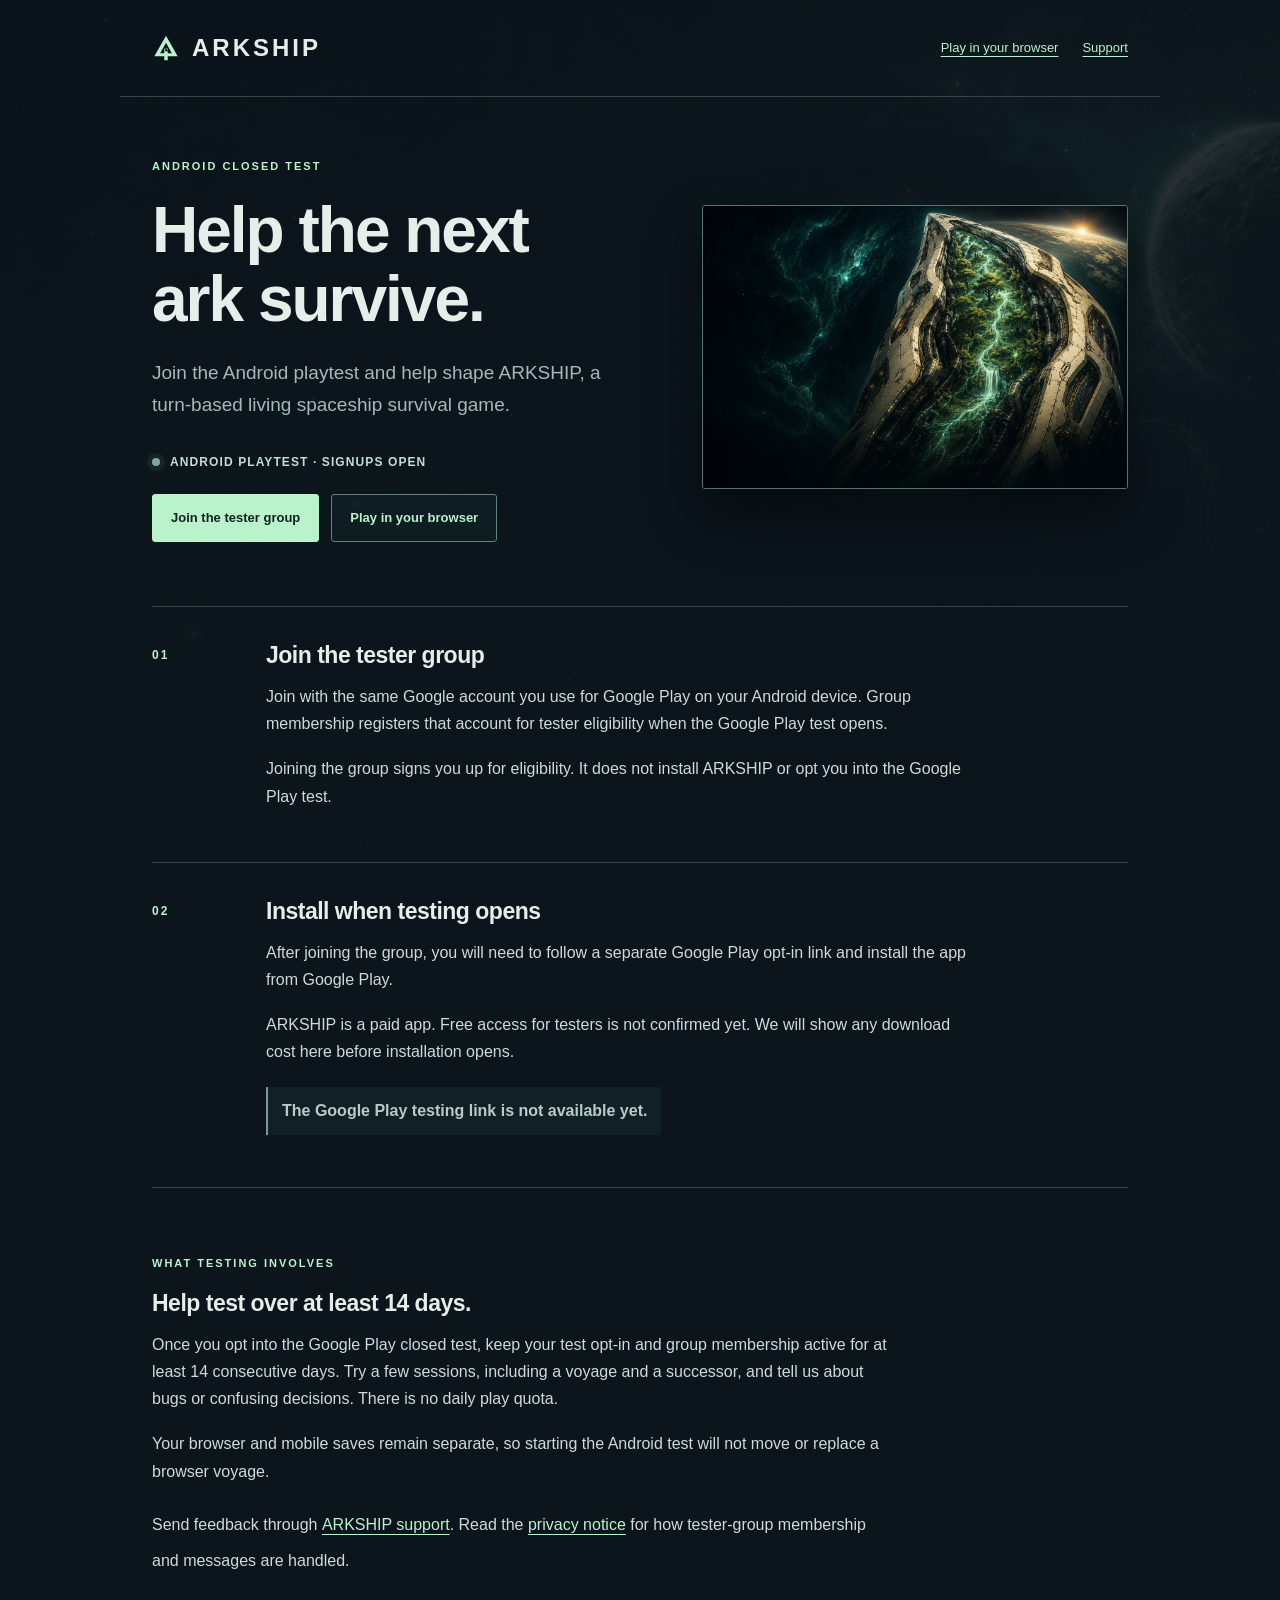
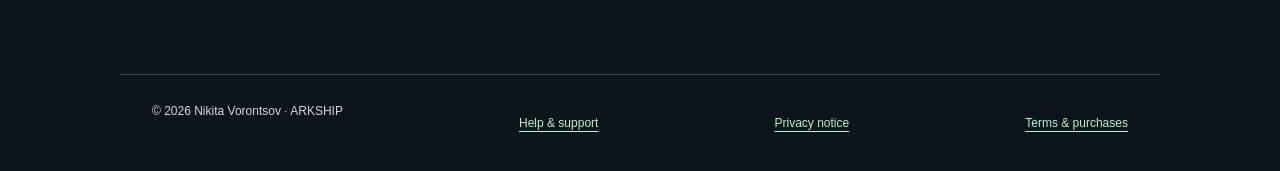
==== android-playtest.html @ 7ceffd5f "Open Android tester group recruitment" ====
<!doctype html>
<html lang="en-GB">
<head>
  <meta charset="utf-8">
  <meta name="viewport" content="width=device-width, initial-scale=1, viewport-fit=cover">
  <meta name="theme-color" content="#0b151b">
  <title>ARKSHIP Android playtest · Signups open</title>
  <meta name="description" content="Join the ARKSHIP Android tester group and help shape the turn-based living spaceship survival game when Google Play testing opens.">
  <link rel="canonical" href="https://jamiecole.page/arkship/android-playtest.html">
  <meta property="og:type" content="website">
  <meta property="og:site_name" content="ARKSHIP">
  <meta property="og:title" content="ARKSHIP Android playtest · Help the next ark survive">
  <meta property="og:description" content="Join the ARKSHIP Android tester group and help shape the turn-based living spaceship survival game when Google Play testing opens.">
  <meta property="og:url" content="https://jamiecole.page/arkship/android-playtest.html">
  <meta property="og:image" content="https://jamiecole.page/arkship/assets/share-card.webp">
  <meta property="og:image:width" content="1200">
  <meta property="og:image:height" content="630">
  <meta property="og:image:alt" content="ARKSHIP: a living spaceship carrying a glowing ecosystem towards a distant refuge.">
  <meta name="twitter:card" content="summary_large_image">
  <meta name="twitter:title" content="ARKSHIP Android playtest · Help the next ark survive">
  <meta name="twitter:description" content="Join the ARKSHIP Android tester group and help shape the turn-based living spaceship survival game when Google Play testing opens.">
  <meta name="twitter:image" content="https://jamiecole.page/arkship/assets/share-card.webp">
  <meta name="twitter:image:alt" content="ARKSHIP: a living spaceship carrying a glowing ecosystem towards a distant refuge.">
  <link rel="icon" href="assets/mark.svg" type="image/svg+xml">
  <link rel="stylesheet" href="src/support.css">
  <link rel="stylesheet" href="src/android-playtest.css">
</head>
<body class="playtest-page">
  <header><a class="brand" href="./"><img src="assets/mark.svg" alt="">ARKSHIP</a><nav aria-label="Main"><a href="./">Play in your browser</a><a href="support.html">Support</a></nav></header>
  <main>
    <section class="playtest-hero" aria-labelledby="playtest-title">
      <div class="playtest-copy">
        <span class="eyebrow">Android closed test</span>
        <h1 id="playtest-title">Help the next ark survive.</h1>
        <p class="lead">Join the Android playtest and help shape ARKSHIP, a turn-based living spaceship survival game.</p>
        <p class="playtest-status" role="status"><span aria-hidden="true"></span>Android playtest · Signups open</p>
        <div class="playtest-actions">
          <a class="primary-action" href="https://groups.google.com/g/arkship-closed-testers/about">Join the tester group</a>
          <a class="secondary-action" href="./">Play in your browser</a>
        </div>
      </div>
      <figure class="playtest-art">
        <img src="assets/welcome-ark.webp" alt="A living ark, its ivory hull sheltering trees and luminous roots, approaching a distant refuge." width="1200" height="800" fetchpriority="high">
      </figure>
    </section>

    <section class="tester-steps" aria-label="How the Android playtest will work">
      <div class="tester-step">
        <span class="step-number" aria-hidden="true">01</span>
        <div>
          <h2>Join the tester group</h2>
          <p>Join with the same Google account you use for Google Play on your Android device. Group membership registers that account for tester eligibility when the Google Play test opens.</p>
          <p>Joining the group signs you up for eligibility. It does not install ARKSHIP or opt you into the Google Play test.</p>
        </div>
      </div>
      <div class="tester-step">
        <span class="step-number" aria-hidden="true">02</span>
        <div>
          <h2>Install when testing opens</h2>
          <p>After joining the group, you will need to follow a separate Google Play opt-in link and install the app from Google Play.</p>
          <p>ARKSHIP is a paid app. Free access for testers is not confirmed yet. We will show any download cost here before installation opens.</p>
          <p class="link-status">The Google Play testing link is not available yet.</p>
        </div>
      </div>
    </section>

    <section class="tester-commitment" aria-labelledby="commitment-title">
      <span class="eyebrow">What testing involves</span>
      <h2 id="commitment-title">Help test over at least 14 days.</h2>
      <p>Once you opt into the Google Play closed test, keep your test opt-in and group membership active for at least 14 consecutive days. Try a few sessions, including a voyage and a successor, and tell us about bugs or confusing decisions. There is no daily play quota.</p>
      <p>Your browser and mobile saves remain separate, so starting the Android test will not move or replace a browser voyage.</p>
      <p>Send feedback through <a href="support.html">ARKSHIP support</a>. Read the <a href="privacy.html">privacy notice</a> for how tester-group membership and messages are handled.</p>
    </section>
  </main>
  <footer><p>© 2026 Nikita Vorontsov · ARKSHIP</p><a href="support.html">Help &amp; support</a><a href="privacy.html">Privacy notice</a><a href="terms.html">Terms &amp; purchases</a></footer>
</body>
</html>
---- src/support.css ----
:root{color-scheme:dark;--bg:#0b151b;--text:#e7ede9;--muted:#a5b9ba;--mint:#b9f2cb;font-family:'Avenir Next',Avenir,'Segoe UI',sans-serif}*{box-sizing:border-box}body{margin:0;background:var(--bg);color:var(--text);line-height:1.7}body:before{content:'';position:fixed;inset:0;z-index:-1;background:linear-gradient(#0b151bd9,#0b151bf5),url('../assets/starfield.webp') center/cover}a{color:var(--mint);text-underline-offset:4px}a:focus-visible{outline:2px solid var(--mint);outline-offset:5px}header,footer,main{max-width:1040px;margin:auto;padding:26px 32px}header{display:flex;align-items:center;justify-content:space-between;gap:20px;border-bottom:1px solid #31464d}.brand{display:flex;align-items:center;gap:12px;color:var(--text);font-size:24px;font-weight:700;letter-spacing:3px;text-decoration:none}.brand img{width:28px;height:28px}nav{display:flex;gap:24px;font-size:13px}main{padding-top:72px;padding-bottom:72px}.eyebrow{color:var(--mint);font-size:11px;font-weight:700;letter-spacing:2px;text-transform:uppercase}h1{font-size:clamp(38px,7vw,64px);letter-spacing:-2px;line-height:1.07;margin:18px 0 24px;max-width:760px}h2{font-size:23px;letter-spacing:-.5px;line-height:1.3;margin:38px 0 12px}p,ul{max-width:740px;margin:0 0 18px}p,li{color:#cedbd9}.lead{font-size:19px;color:var(--muted);max-width:650px}.contact{display:inline-block;margin:12px 0 32px;border:1px solid #618277;padding:14px 20px;border-radius:3px;text-decoration:none;word-break:break-word}.note{padding:20px 24px;border-left:2px solid var(--mint);background:#14272cb0;max-width:740px;margin:28px 0}.note p:last-child{margin-bottom:0}footer{display:flex;justify-content:space-between;gap:24px;flex-wrap:wrap;border-top:1px solid #31464d;font-size:12px;color:var(--muted)}footer p{margin:0}@media(max-width:600px){header,footer,main{padding-left:22px;padding-right:22px}header{padding-top:max(20px,env(safe-area-inset-top));flex-wrap:wrap}.brand{font-size:21px}nav{gap:20px}main{padding-top:48px}footer{padding-bottom:max(26px,env(safe-area-inset-bottom))}}
:is(header,footer) a{display:inline-flex;align-items:center;min-height:44px;min-width:44px}
---- src/android-playtest.css ----
.playtest-page main{padding-top:54px}.playtest-hero{display:grid;grid-template-columns:minmax(0,1fr) minmax(340px,.9fr);grid-template-areas:"copy art";align-items:center;gap:clamp(36px,6vw,76px);padding-bottom:64px}.playtest-copy{grid-area:copy;min-width:0}.playtest-art{grid-area:art;margin:0;position:relative;isolation:isolate}.playtest-art:before{content:'';position:absolute;inset:12% 8%;z-index:-1;border-radius:50%;background:#87dcb72b;filter:blur(36px)}.playtest-art img{display:block;width:100%;height:auto;aspect-ratio:3/2;object-fit:cover;object-position:center;border:1px solid #58736d;border-radius:3px;box-shadow:0 24px 55px #0007}.playtest-status{display:flex;align-items:center;gap:10px;margin-top:30px;color:#c4ddd5;font-size:12px;font-weight:700;letter-spacing:1.1px;text-transform:uppercase}.playtest-status span{width:8px;height:8px;border-radius:50%;background:#7fa99b;box-shadow:0 0 0 5px #7fa99b19}.playtest-actions{display:flex;align-items:center;flex-wrap:wrap;gap:12px;margin-top:22px}.pending-action,.primary-action,.secondary-action{display:inline-flex;align-items:center;justify-content:center;min-height:48px;padding:12px 18px;border-radius:3px;font-size:13px;font-weight:700;text-decoration:none}.pending-action{border:1px solid #526a67;background:#20312f;color:#91a49f;cursor:not-allowed}.primary-action{border:1px solid var(--mint);background:var(--mint);color:#11231c}.primary-action:hover{background:#d2ffdf}.secondary-action{border:1px solid #618277;color:var(--mint);background:#102126aa}.secondary-action:hover{background:#19312f}.tester-steps{border-top:1px solid #31464d}.tester-step{display:grid;grid-template-columns:90px minmax(0,1fr);gap:24px;padding:34px 0;border-bottom:1px solid #31464d}.tester-step h2{margin:0 0 12px}.tester-step p{max-width:700px}.step-number{padding-top:4px;color:var(--mint);font-size:12px;font-weight:700;letter-spacing:2px}.link-status{display:inline-block;margin-top:4px;padding:10px 14px;border-left:2px solid #789c91;background:#14272cb0;color:#b8ccc7;font-weight:700}.tester-commitment{max-width:760px;padding:60px 0 10px}.tester-commitment h2{margin-top:14px}.tester-commitment a{display:inline-flex;align-items:center;min-height:44px}.playtest-page footer a{white-space:nowrap}@media(max-width:720px){.playtest-page main{padding-top:28px}.playtest-hero{grid-template-columns:1fr;grid-template-areas:"art" "copy";gap:30px;padding-bottom:48px}.playtest-art{margin-left:-22px;margin-right:-22px}.playtest-art img{border-left:0;border-right:0;border-radius:0}.playtest-copy h1{font-size:clamp(40px,13vw,56px)}.playtest-status{align-items:flex-start;line-height:1.5}.playtest-status span{flex:0 0 auto;margin-top:5px}.playtest-actions{align-items:stretch}.pending-action,.primary-action,.secondary-action{width:100%}.tester-step{grid-template-columns:1fr;gap:8px;padding:30px 0}.step-number{padding:0}.tester-commitment{padding-top:48px}}@media(max-width:380px){.playtest-copy h1{font-size:38px;letter-spacing:-1.5px}.pending-action,.primary-action,.secondary-action{padding-inline:12px}}
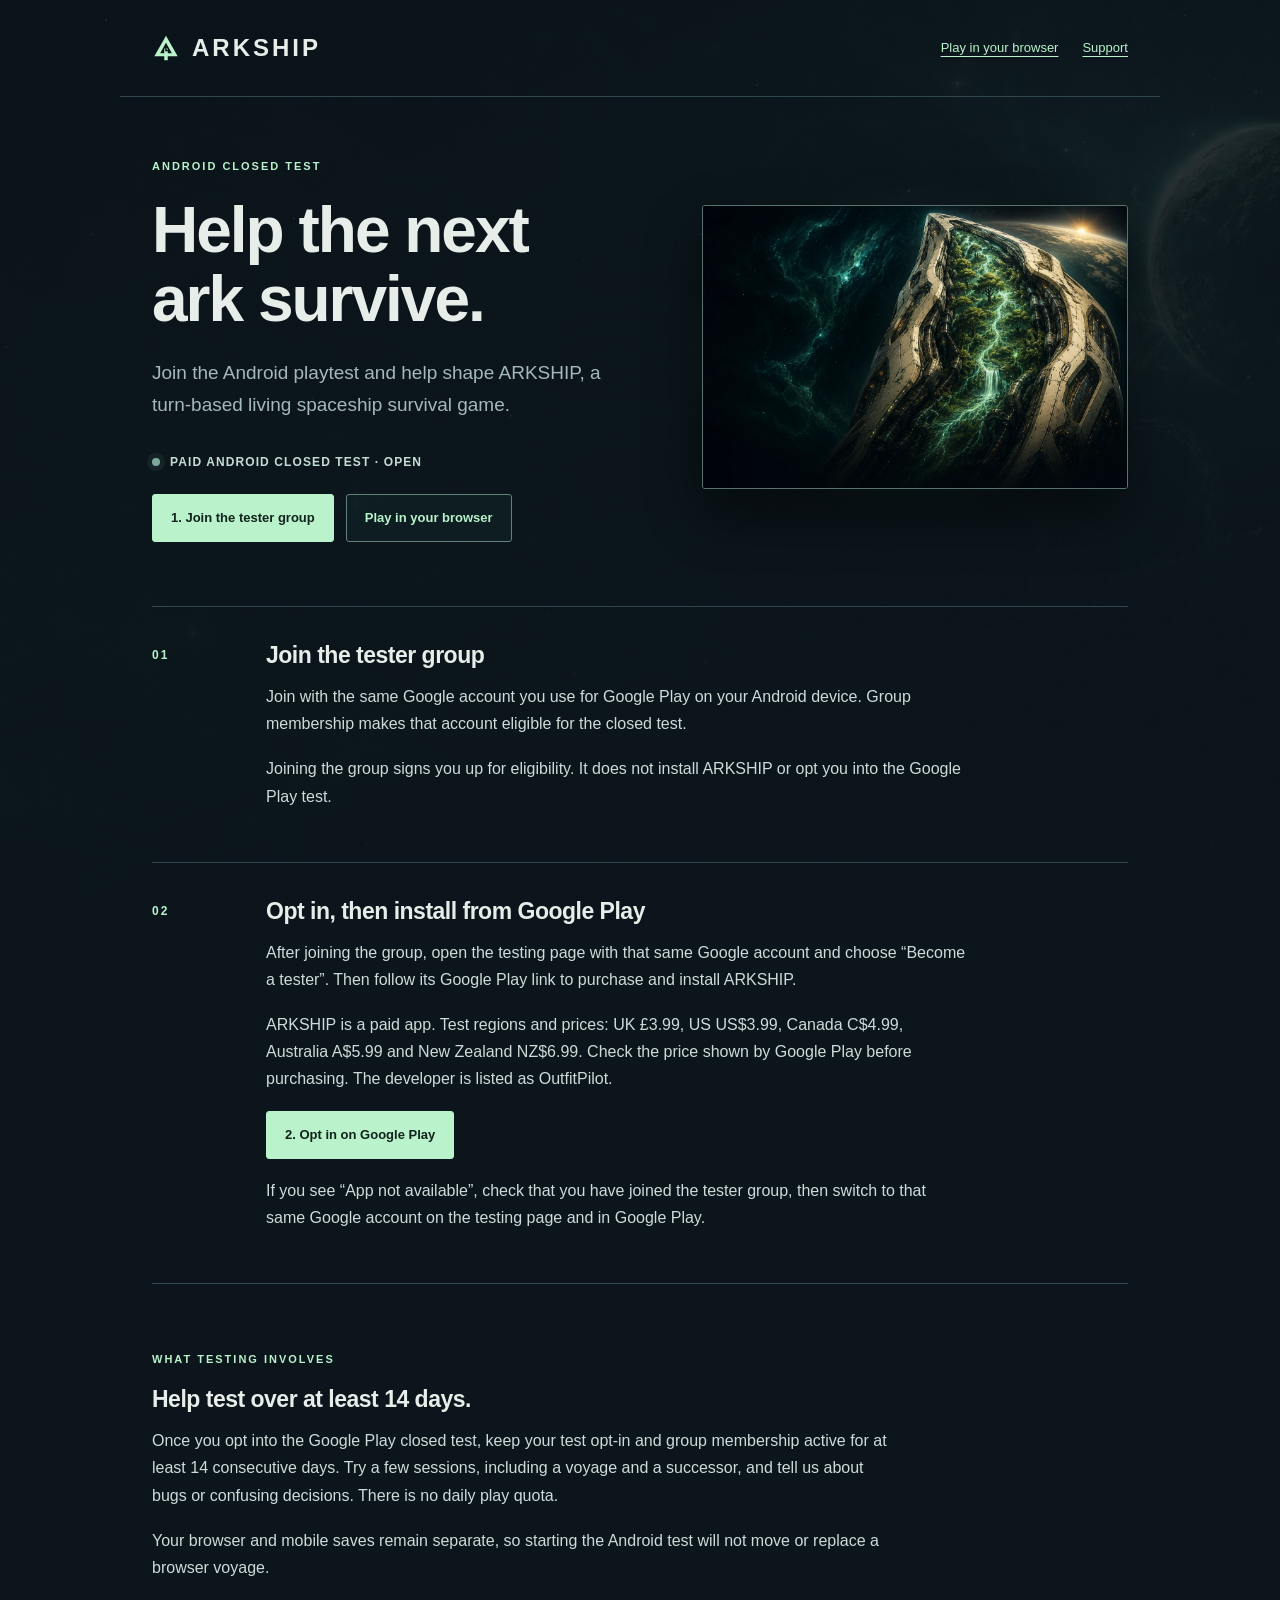
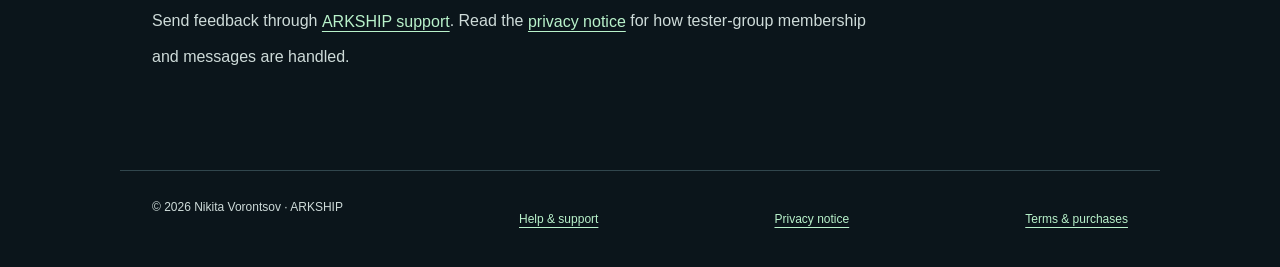
==== commit 9006d86c: "Open ARKSHIP Android closed-test access" ====
--- a/android-playtest.html
+++ b/android-playtest.html
@@ -4,13 +4,13 @@
   <meta charset="utf-8">
   <meta name="viewport" content="width=device-width, initial-scale=1, viewport-fit=cover">
   <meta name="theme-color" content="#0b151b">
-  <title>ARKSHIP Android playtest · Signups open</title>
-  <meta name="description" content="Join the ARKSHIP Android tester group and help shape the turn-based living spaceship survival game when Google Play testing opens.">
+  <title>ARKSHIP Android playtest · Join the closed test</title>
+  <meta name="description" content="Join ARKSHIP’s paid Android closed test. Grow a living spaceship, test survival decisions and help improve the game.">
   <link rel="canonical" href="https://jamiecole.page/arkship/android-playtest.html">
   <meta property="og:type" content="website">
   <meta property="og:site_name" content="ARKSHIP">
   <meta property="og:title" content="ARKSHIP Android playtest · Help the next ark survive">
-  <meta property="og:description" content="Join the ARKSHIP Android tester group and help shape the turn-based living spaceship survival game when Google Play testing opens.">
+  <meta property="og:description" content="Join ARKSHIP’s paid Android closed test. Grow a living spaceship, test survival decisions and help improve the game.">
   <meta property="og:url" content="https://jamiecole.page/arkship/android-playtest.html">
   <meta property="og:image" content="https://jamiecole.page/arkship/assets/share-card.webp">
   <meta property="og:image:width" content="1200">
@@ -18,7 +18,7 @@
   <meta property="og:image:alt" content="ARKSHIP: a living spaceship carrying a glowing ecosystem towards a distant refuge.">
   <meta name="twitter:card" content="summary_large_image">
   <meta name="twitter:title" content="ARKSHIP Android playtest · Help the next ark survive">
-  <meta name="twitter:description" content="Join the ARKSHIP Android tester group and help shape the turn-based living spaceship survival game when Google Play testing opens.">
+  <meta name="twitter:description" content="Join ARKSHIP’s paid Android closed test. Grow a living spaceship, test survival decisions and help improve the game.">
   <meta name="twitter:image" content="https://jamiecole.page/arkship/assets/share-card.webp">
   <meta name="twitter:image:alt" content="ARKSHIP: a living spaceship carrying a glowing ecosystem towards a distant refuge.">
   <link rel="icon" href="assets/mark.svg" type="image/svg+xml">
@@ -33,9 +33,9 @@
         <span class="eyebrow">Android closed test</span>
         <h1 id="playtest-title">Help the next ark survive.</h1>
         <p class="lead">Join the Android playtest and help shape ARKSHIP, a turn-based living spaceship survival game.</p>
-        <p class="playtest-status" role="status"><span aria-hidden="true"></span>Android playtest · Signups open</p>
+        <p class="playtest-status" role="status"><span aria-hidden="true"></span>Paid Android closed test · Open</p>
         <div class="playtest-actions">
-          <a class="primary-action" href="https://groups.google.com/g/arkship-closed-testers/about">Join the tester group</a>
+          <a class="primary-action" href="https://groups.google.com/g/arkship-closed-testers/about">1. Join the tester group</a>
           <a class="secondary-action" href="./">Play in your browser</a>
         </div>
       </div>
@@ -44,22 +44,23 @@
       </figure>
     </section>
 
-    <section class="tester-steps" aria-label="How the Android playtest will work">
+    <section class="tester-steps" aria-label="How to join the Android playtest">
       <div class="tester-step">
         <span class="step-number" aria-hidden="true">01</span>
         <div>
           <h2>Join the tester group</h2>
-          <p>Join with the same Google account you use for Google Play on your Android device. Group membership registers that account for tester eligibility when the Google Play test opens.</p>
+          <p>Join with the same Google account you use for Google Play on your Android device. Group membership makes that account eligible for the closed test.</p>
           <p>Joining the group signs you up for eligibility. It does not install ARKSHIP or opt you into the Google Play test.</p>
         </div>
       </div>
       <div class="tester-step">
         <span class="step-number" aria-hidden="true">02</span>
         <div>
-          <h2>Install when testing opens</h2>
-          <p>After joining the group, you will need to follow a separate Google Play opt-in link and install the app from Google Play.</p>
-          <p>ARKSHIP is a paid app. Free access for testers is not confirmed yet. We will show any download cost here before installation opens.</p>
-          <p class="link-status">The Google Play testing link is not available yet.</p>
+          <h2>Opt in, then install from Google Play</h2>
+          <p>After joining the group, open the testing page with that same Google account and choose “Become a tester”. Then follow its Google Play link to purchase and install ARKSHIP.</p>
+          <p>ARKSHIP is a paid app. Test regions and prices: UK £3.99, US US$3.99, Canada C$4.99, Australia A$5.99 and New Zealand NZ$6.99. Check the price shown by Google Play before purchasing. The developer is listed as OutfitPilot.</p>
+          <p><a class="primary-action" href="https://play.google.com/apps/testing/page.jamiecole.arkship">2. Opt in on Google Play</a></p>
+          <p>If you see “App not available”, check that you have joined the tester group, then switch to that same Google account on the testing page and in Google Play.</p>
         </div>
       </div>
     </section>
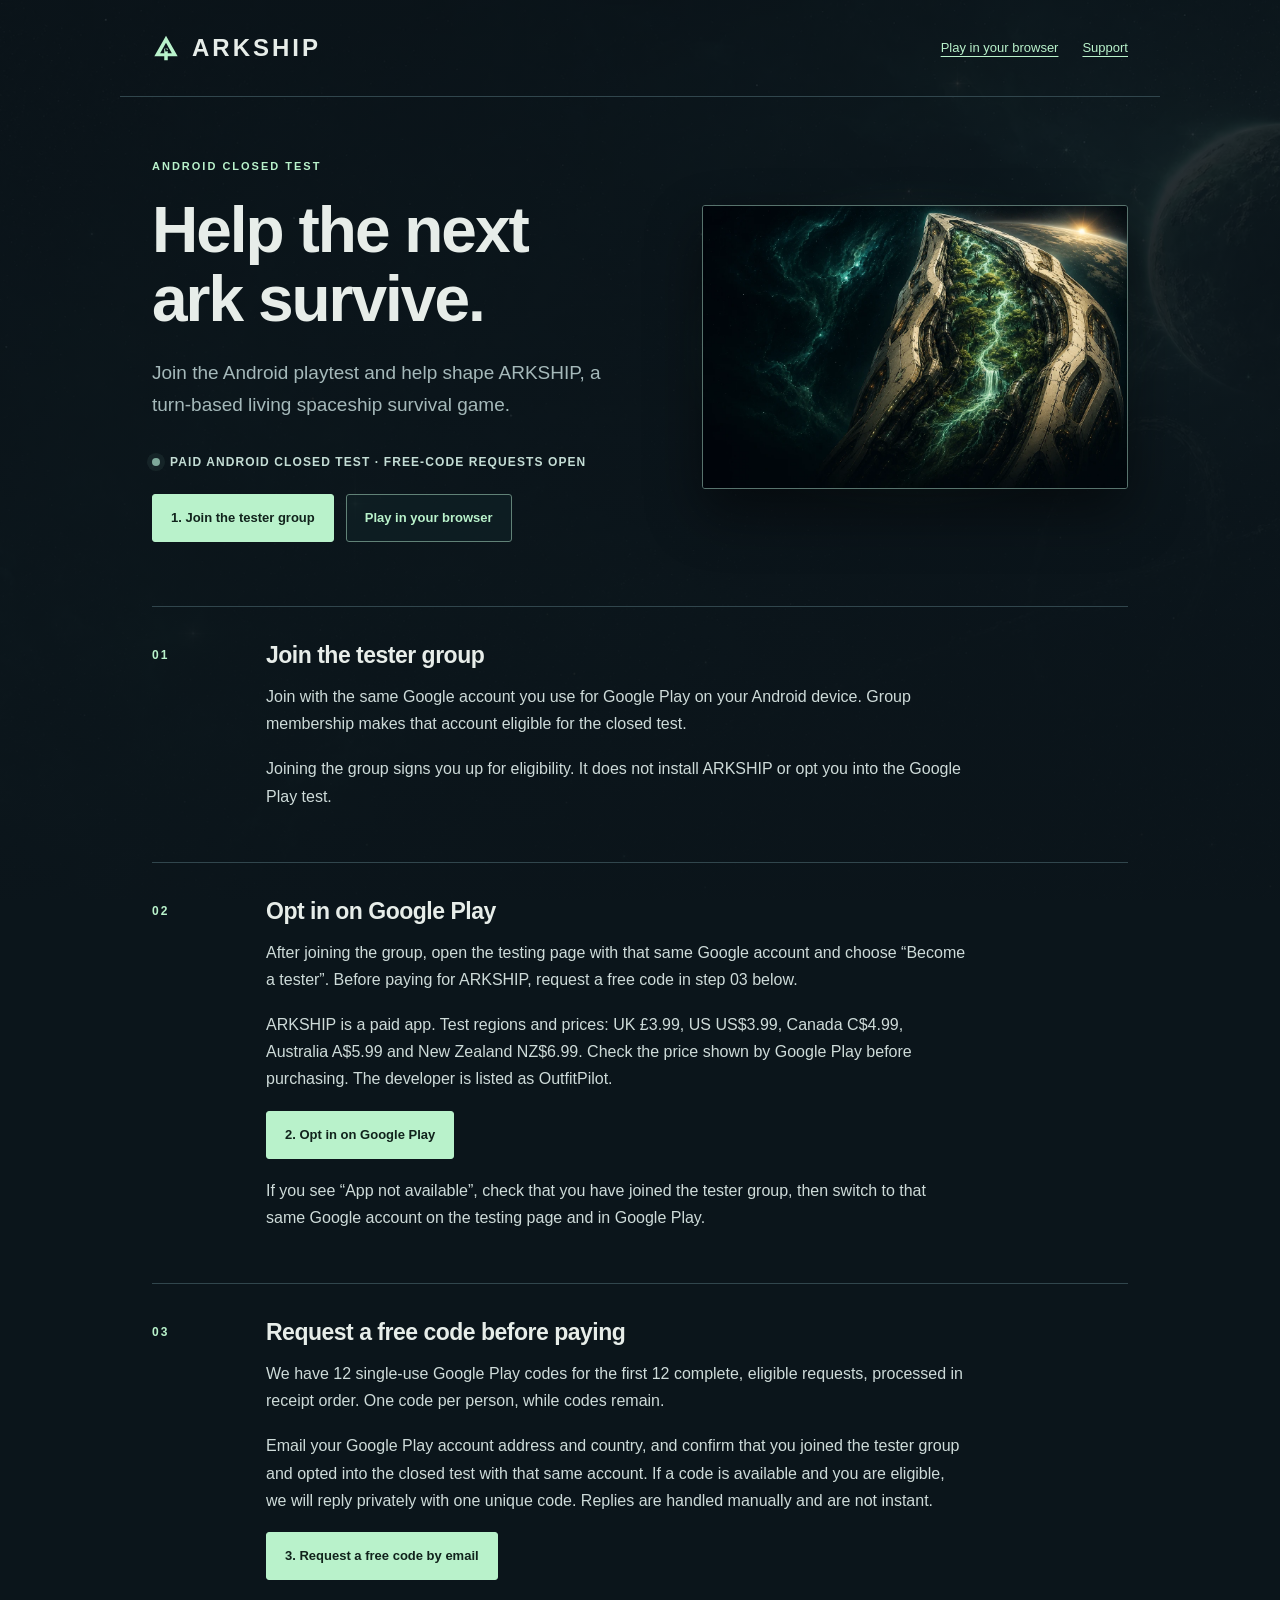
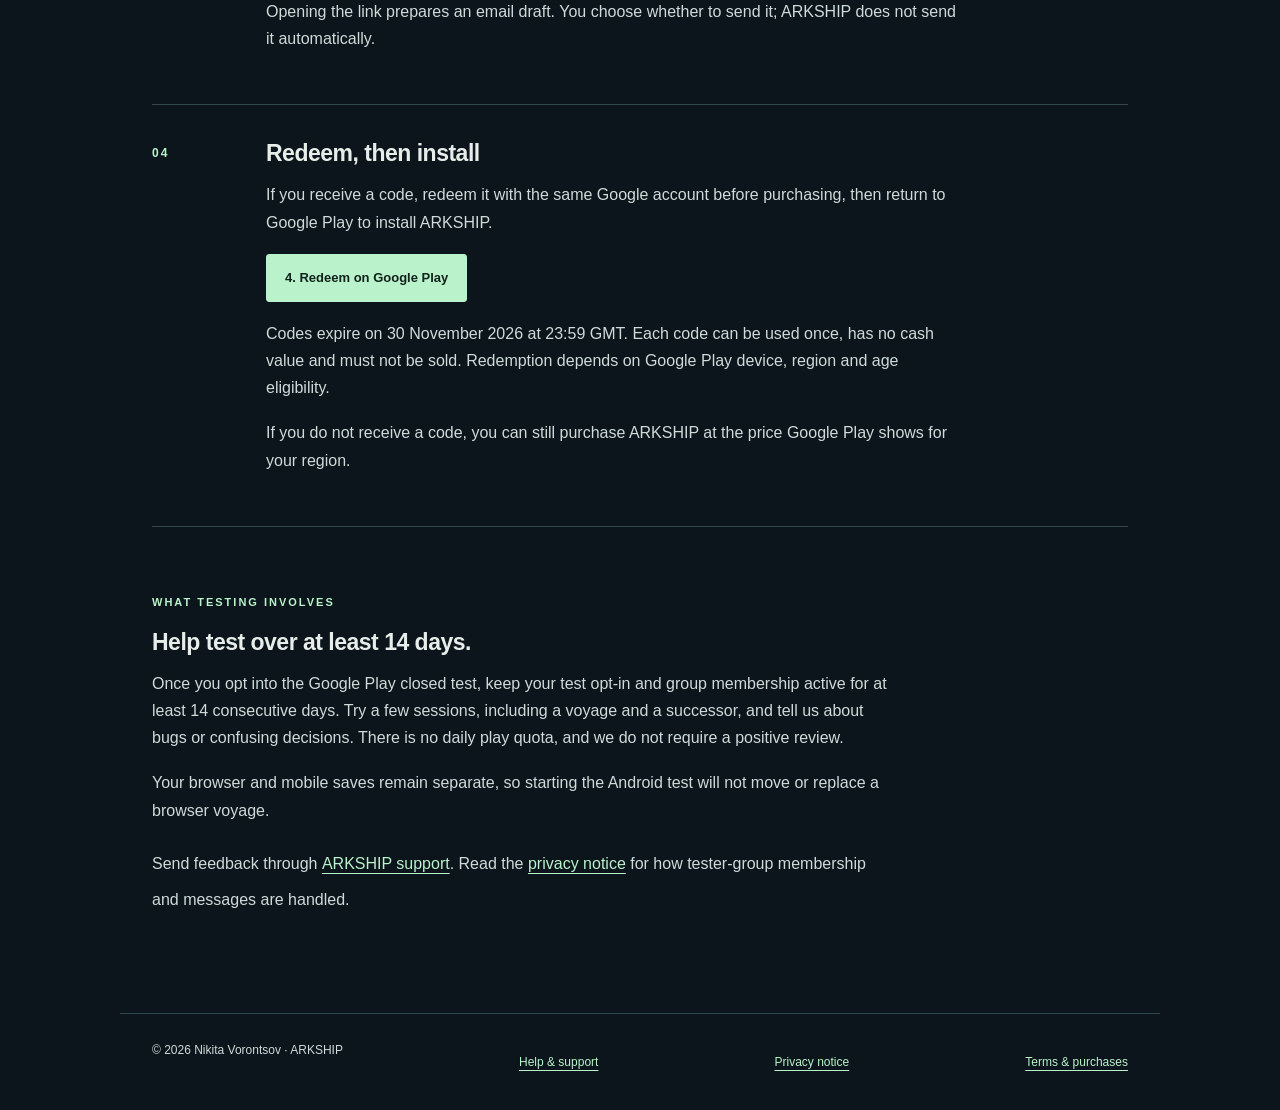
==== commit b0a2f11f: "Offer twelve free ARKSHIP Android tester codes" ====
--- a/android-playtest.html
+++ b/android-playtest.html
@@ -5,12 +5,12 @@
   <meta name="viewport" content="width=device-width, initial-scale=1, viewport-fit=cover">
   <meta name="theme-color" content="#0b151b">
   <title>ARKSHIP Android playtest · Join the closed test</title>
-  <meta name="description" content="Join ARKSHIP’s paid Android closed test. Grow a living spaceship, test survival decisions and help improve the game.">
+  <meta name="description" content="Join ARKSHIP’s paid Android closed test and request one of 12 single-use Google Play codes. Complete eligible requests are processed in receipt order.">
   <link rel="canonical" href="https://jamiecole.page/arkship/android-playtest.html">
   <meta property="og:type" content="website">
   <meta property="og:site_name" content="ARKSHIP">
   <meta property="og:title" content="ARKSHIP Android playtest · Help the next ark survive">
-  <meta property="og:description" content="Join ARKSHIP’s paid Android closed test. Grow a living spaceship, test survival decisions and help improve the game.">
+  <meta property="og:description" content="Join ARKSHIP’s paid Android closed test and request one of 12 single-use Google Play codes. Complete eligible requests are processed in receipt order.">
   <meta property="og:url" content="https://jamiecole.page/arkship/android-playtest.html">
   <meta property="og:image" content="https://jamiecole.page/arkship/assets/share-card.webp">
   <meta property="og:image:width" content="1200">
@@ -18,7 +18,7 @@
   <meta property="og:image:alt" content="ARKSHIP: a living spaceship carrying a glowing ecosystem towards a distant refuge.">
   <meta name="twitter:card" content="summary_large_image">
   <meta name="twitter:title" content="ARKSHIP Android playtest · Help the next ark survive">
-  <meta name="twitter:description" content="Join ARKSHIP’s paid Android closed test. Grow a living spaceship, test survival decisions and help improve the game.">
+  <meta name="twitter:description" content="Join ARKSHIP’s paid Android closed test and request one of 12 single-use Google Play codes. Complete eligible requests are processed in receipt order.">
   <meta name="twitter:image" content="https://jamiecole.page/arkship/assets/share-card.webp">
   <meta name="twitter:image:alt" content="ARKSHIP: a living spaceship carrying a glowing ecosystem towards a distant refuge.">
   <link rel="icon" href="assets/mark.svg" type="image/svg+xml">
@@ -33,7 +33,7 @@
         <span class="eyebrow">Android closed test</span>
         <h1 id="playtest-title">Help the next ark survive.</h1>
         <p class="lead">Join the Android playtest and help shape ARKSHIP, a turn-based living spaceship survival game.</p>
-        <p class="playtest-status" role="status"><span aria-hidden="true"></span>Paid Android closed test · Open</p>
+        <p class="playtest-status" role="status"><span aria-hidden="true"></span>Paid Android closed test · Free-code requests open</p>
         <div class="playtest-actions">
           <a class="primary-action" href="https://groups.google.com/g/arkship-closed-testers/about">1. Join the tester group</a>
           <a class="secondary-action" href="./">Play in your browser</a>
@@ -56,11 +56,31 @@
       <div class="tester-step">
         <span class="step-number" aria-hidden="true">02</span>
         <div>
-          <h2>Opt in, then install from Google Play</h2>
-          <p>After joining the group, open the testing page with that same Google account and choose “Become a tester”. Then follow its Google Play link to purchase and install ARKSHIP.</p>
+          <h2>Opt in on Google Play</h2>
+          <p>After joining the group, open the testing page with that same Google account and choose “Become a tester”. Before paying for ARKSHIP, request a free code in step 03 below.</p>
           <p>ARKSHIP is a paid app. Test regions and prices: UK £3.99, US US$3.99, Canada C$4.99, Australia A$5.99 and New Zealand NZ$6.99. Check the price shown by Google Play before purchasing. The developer is listed as OutfitPilot.</p>
           <p><a class="primary-action" href="https://play.google.com/apps/testing/page.jamiecole.arkship">2. Opt in on Google Play</a></p>
           <p>If you see “App not available”, check that you have joined the tester group, then switch to that same Google account on the testing page and in Google Play.</p>
+        </div>
+      </div>
+      <div class="tester-step" id="request-code">
+        <span class="step-number" aria-hidden="true">03</span>
+        <div>
+          <h2>Request a free code before paying</h2>
+          <p>We have 12 single-use Google Play codes for the first 12 complete, eligible requests, processed in receipt order. One code per person, while codes remain.</p>
+          <p>Email your Google Play account address and country, and confirm that you joined the tester group and opted into the closed test with that same account. If a code is available and you are eligible, we will reply privately with one unique code. Replies are handled manually and are not instant.</p>
+          <p><a class="primary-action" href="mailto:chargen.official@gmail.com?subject=ARKSHIP%20free%20Android%20code&amp;body=Google%20Play%20email%3A%20%0ACountry%3A%20%0A%0AI%20confirm%20I%20joined%20the%20ARKSHIP%20tester%20group%20with%20this%20Google%20Play%20account%3A%20Yes%2FNo%0AI%20confirm%20I%20opted%20into%20the%20Google%20Play%20closed%20test%20with%20this%20account%3A%20Yes%2FNo">3. Request a free code by email</a></p>
+          <p>Opening the link prepares an email draft. You choose whether to send it; ARKSHIP does not send it automatically.</p>
+        </div>
+      </div>
+      <div class="tester-step">
+        <span class="step-number" aria-hidden="true">04</span>
+        <div>
+          <h2>Redeem, then install</h2>
+          <p>If you receive a code, redeem it with the same Google account before purchasing, then return to Google Play to install ARKSHIP.</p>
+          <p><a class="primary-action" href="https://play.google.com/redeem">4. Redeem on Google Play</a></p>
+          <p>Codes expire on 30 November 2026 at 23:59 GMT. Each code can be used once, has no cash value and must not be sold. Redemption depends on Google Play device, region and age eligibility.</p>
+          <p>If you do not receive a code, you can still purchase ARKSHIP at the price Google Play shows for your region.</p>
         </div>
       </div>
     </section>
@@ -68,7 +88,7 @@
     <section class="tester-commitment" aria-labelledby="commitment-title">
       <span class="eyebrow">What testing involves</span>
       <h2 id="commitment-title">Help test over at least 14 days.</h2>
-      <p>Once you opt into the Google Play closed test, keep your test opt-in and group membership active for at least 14 consecutive days. Try a few sessions, including a voyage and a successor, and tell us about bugs or confusing decisions. There is no daily play quota.</p>
+      <p>Once you opt into the Google Play closed test, keep your test opt-in and group membership active for at least 14 consecutive days. Try a few sessions, including a voyage and a successor, and tell us about bugs or confusing decisions. There is no daily play quota, and we do not require a positive review.</p>
       <p>Your browser and mobile saves remain separate, so starting the Android test will not move or replace a browser voyage.</p>
       <p>Send feedback through <a href="support.html">ARKSHIP support</a>. Read the <a href="privacy.html">privacy notice</a> for how tester-group membership and messages are handled.</p>
     </section>
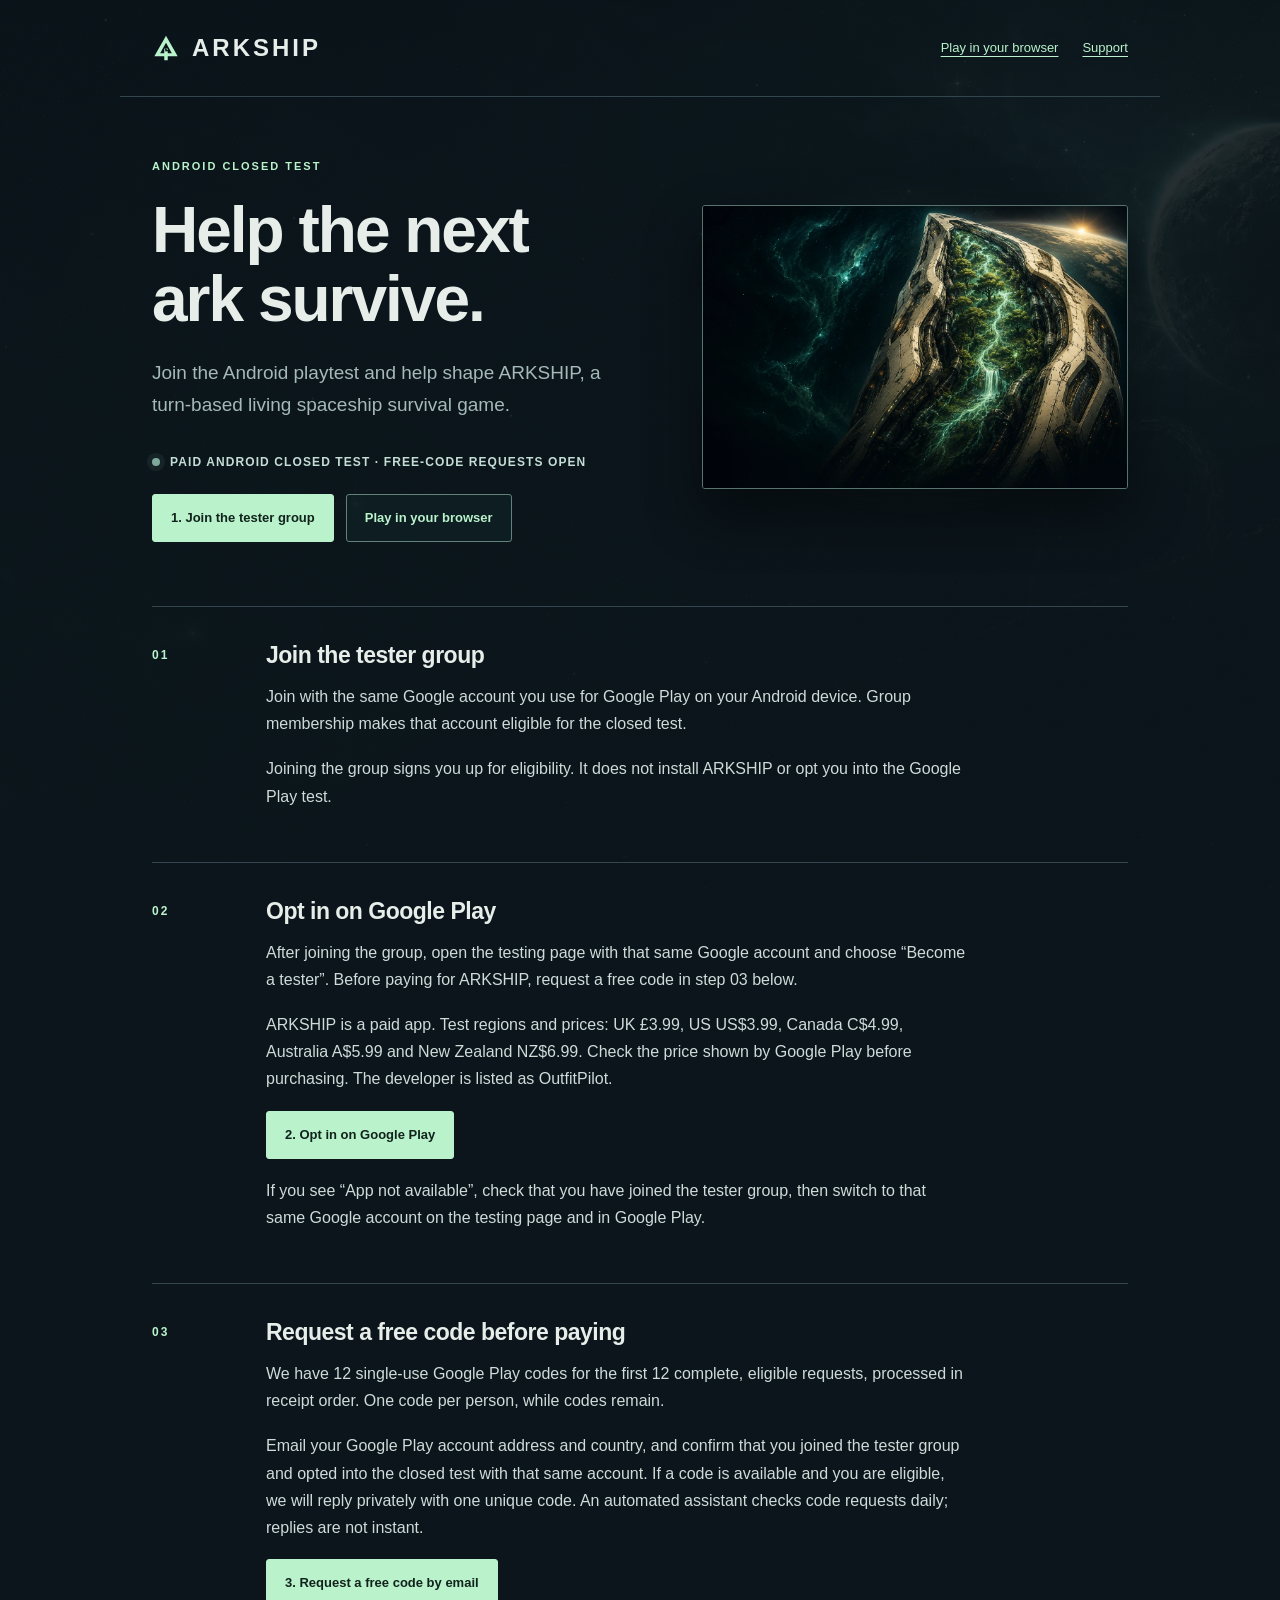
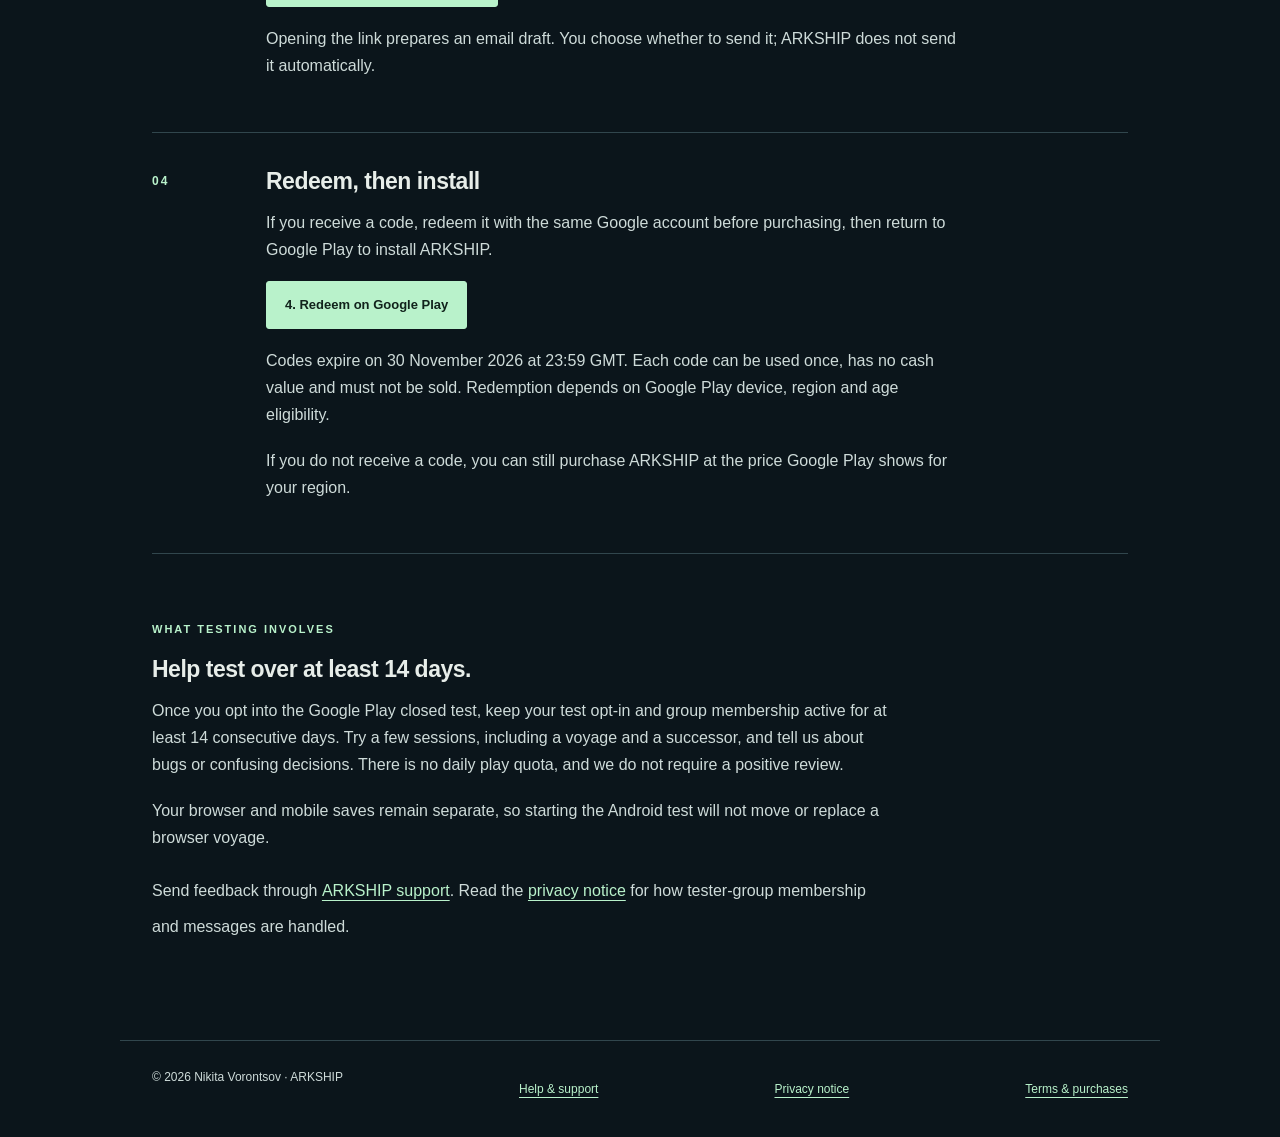
==== commit 27fc076d: "Explain automatic ARKSHIP tester code replies" ====
--- a/android-playtest.html
+++ b/android-playtest.html
@@ -68,7 +68,7 @@
         <div>
           <h2>Request a free code before paying</h2>
           <p>We have 12 single-use Google Play codes for the first 12 complete, eligible requests, processed in receipt order. One code per person, while codes remain.</p>
-          <p>Email your Google Play account address and country, and confirm that you joined the tester group and opted into the closed test with that same account. If a code is available and you are eligible, we will reply privately with one unique code. Replies are handled manually and are not instant.</p>
+          <p>Email your Google Play account address and country, and confirm that you joined the tester group and opted into the closed test with that same account. If a code is available and you are eligible, we will reply privately with one unique code. An automated assistant checks code requests daily; replies are not instant.</p>
           <p><a class="primary-action" href="mailto:chargen.official@gmail.com?subject=ARKSHIP%20free%20Android%20code&amp;body=Google%20Play%20email%3A%20%0ACountry%3A%20%0A%0AI%20confirm%20I%20joined%20the%20ARKSHIP%20tester%20group%20with%20this%20Google%20Play%20account%3A%20Yes%2FNo%0AI%20confirm%20I%20opted%20into%20the%20Google%20Play%20closed%20test%20with%20this%20account%3A%20Yes%2FNo">3. Request a free code by email</a></p>
           <p>Opening the link prepares an email draft. You choose whether to send it; ARKSHIP does not send it automatically.</p>
         </div>
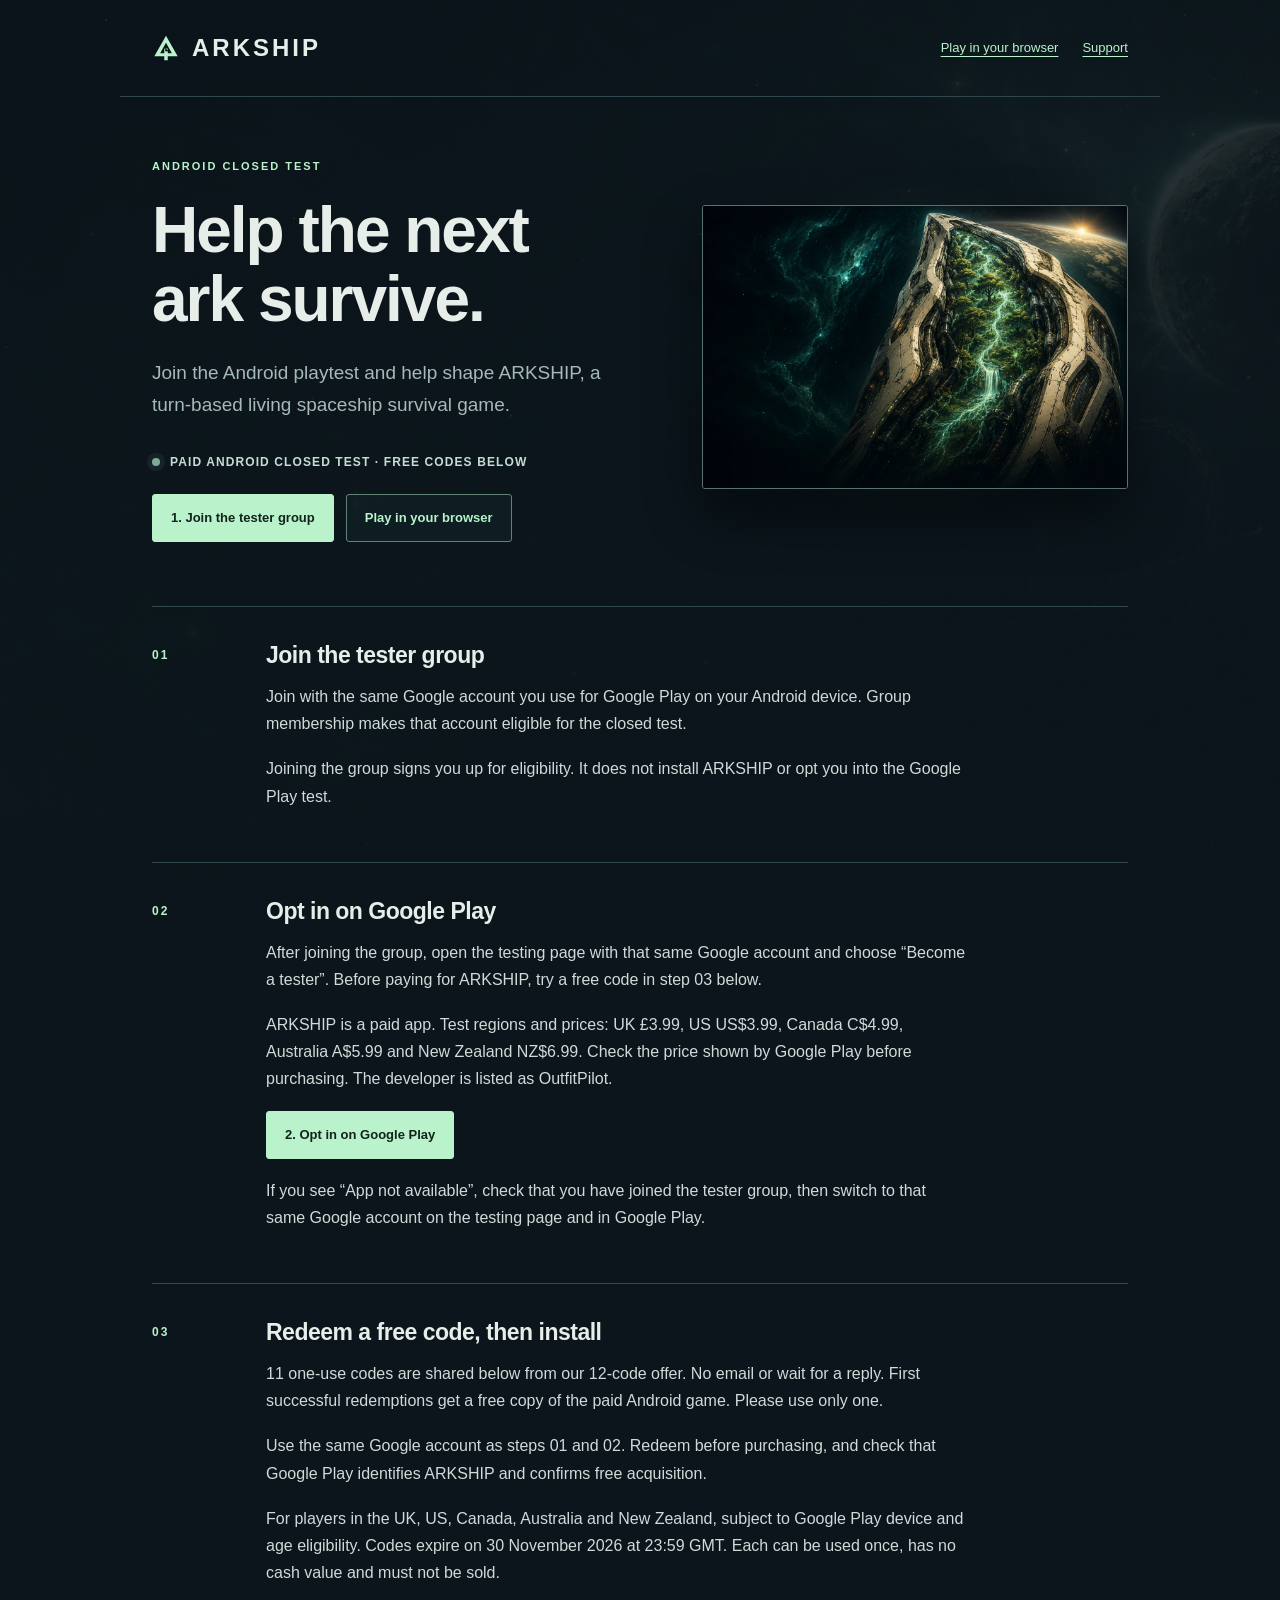
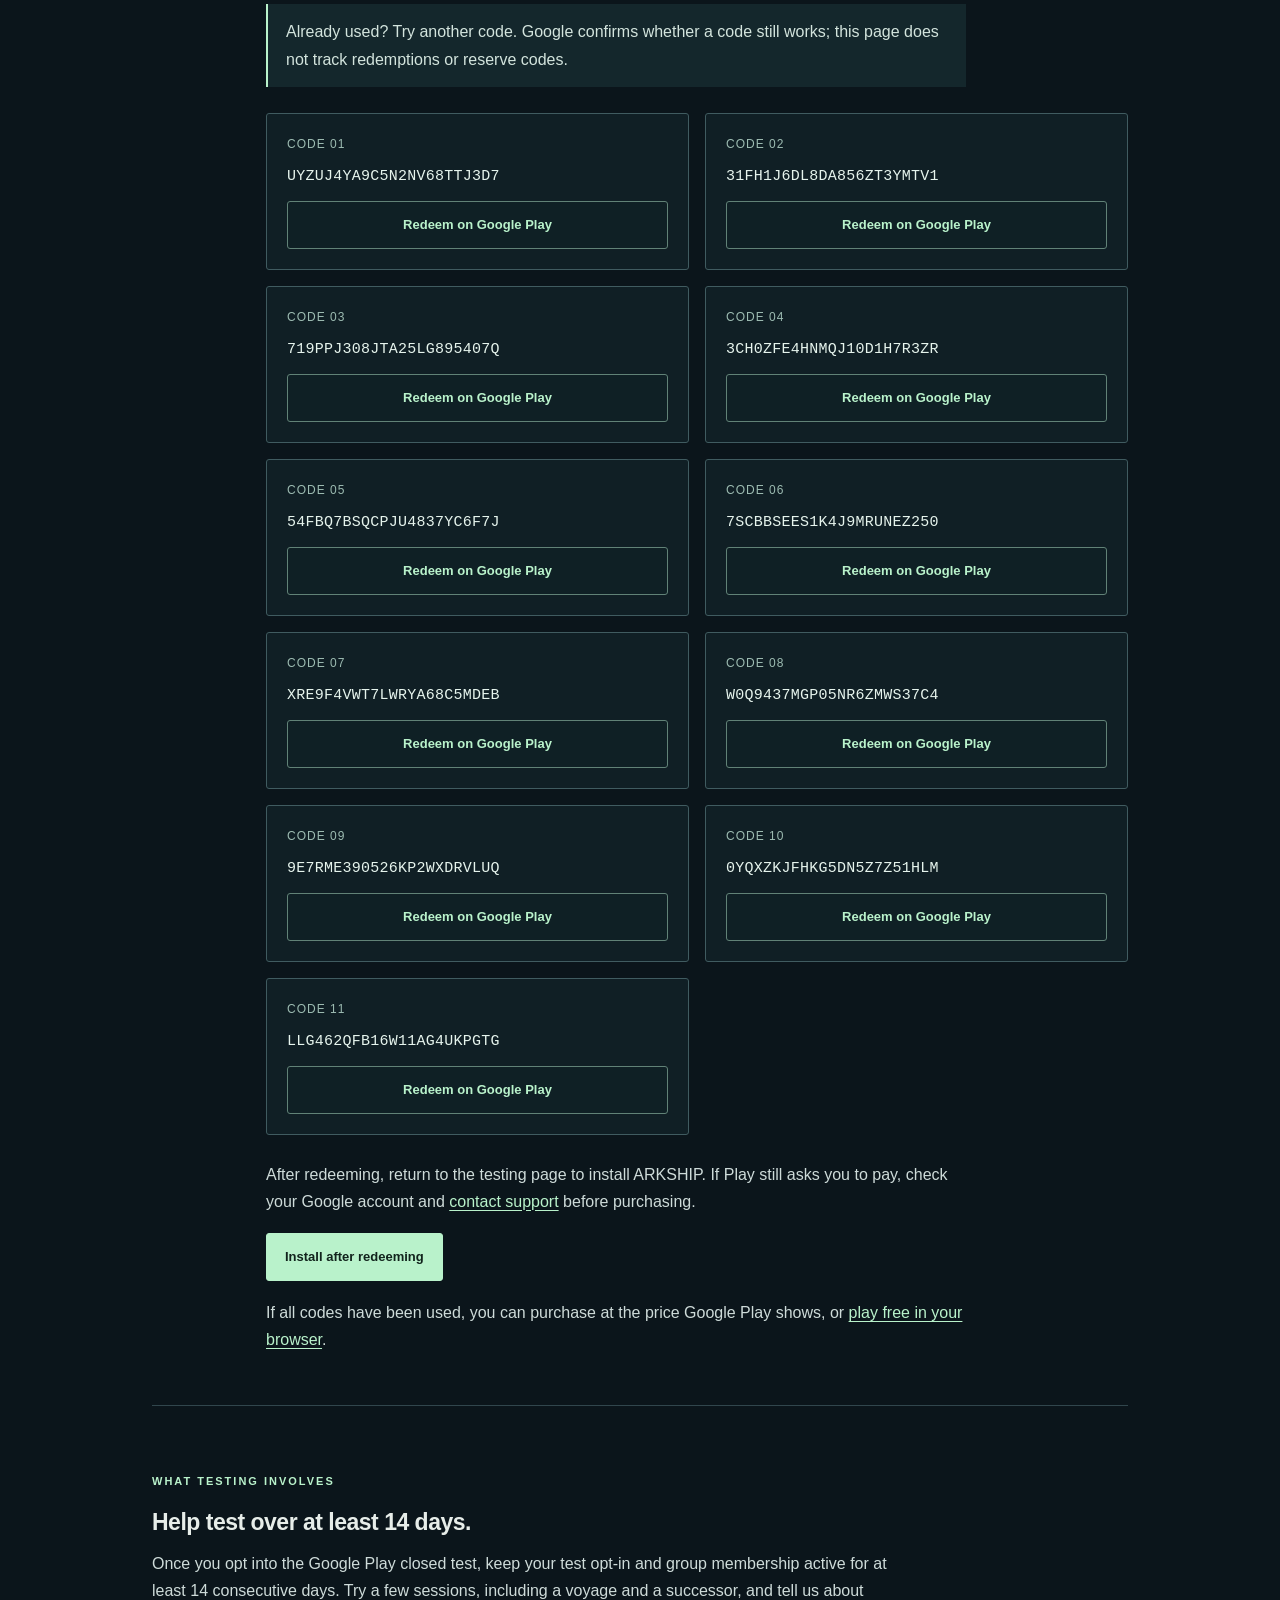
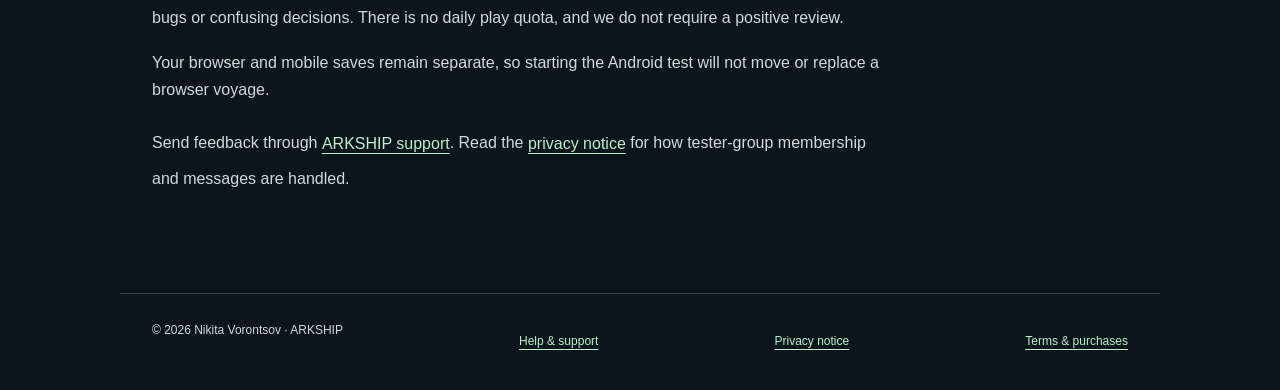
==== commit 07107592: "Share ARKSHIP tester codes for direct redemption" ====
--- a/android-playtest.html
+++ b/android-playtest.html
@@ -5,12 +5,12 @@
   <meta name="viewport" content="width=device-width, initial-scale=1, viewport-fit=cover">
   <meta name="theme-color" content="#0b151b">
   <title>ARKSHIP Android playtest · Join the closed test</title>
-  <meta name="description" content="Join ARKSHIP’s paid Android closed test and request one of 12 single-use Google Play codes. Complete eligible requests are processed in receipt order.">
+  <meta name="description" content="Join ARKSHIP’s Android closed test. Choose a public one-use code and redeem on Google Play for a free copy while codes work. No email or wait for a reply.">
   <link rel="canonical" href="https://jamiecole.page/arkship/android-playtest.html">
   <meta property="og:type" content="website">
   <meta property="og:site_name" content="ARKSHIP">
   <meta property="og:title" content="ARKSHIP Android playtest · Help the next ark survive">
-  <meta property="og:description" content="Join ARKSHIP’s paid Android closed test and request one of 12 single-use Google Play codes. Complete eligible requests are processed in receipt order.">
+  <meta property="og:description" content="Join ARKSHIP’s Android closed test. Choose a public one-use code and redeem on Google Play for a free copy while codes work. No email or wait for a reply.">
   <meta property="og:url" content="https://jamiecole.page/arkship/android-playtest.html">
   <meta property="og:image" content="https://jamiecole.page/arkship/assets/share-card.webp">
   <meta property="og:image:width" content="1200">
@@ -18,7 +18,7 @@
   <meta property="og:image:alt" content="ARKSHIP: a living spaceship carrying a glowing ecosystem towards a distant refuge.">
   <meta name="twitter:card" content="summary_large_image">
   <meta name="twitter:title" content="ARKSHIP Android playtest · Help the next ark survive">
-  <meta name="twitter:description" content="Join ARKSHIP’s paid Android closed test and request one of 12 single-use Google Play codes. Complete eligible requests are processed in receipt order.">
+  <meta name="twitter:description" content="Join ARKSHIP’s Android closed test. Choose a public one-use code and redeem on Google Play for a free copy while codes work. No email or wait for a reply.">
   <meta name="twitter:image" content="https://jamiecole.page/arkship/assets/share-card.webp">
   <meta name="twitter:image:alt" content="ARKSHIP: a living spaceship carrying a glowing ecosystem towards a distant refuge.">
   <link rel="icon" href="assets/mark.svg" type="image/svg+xml">
@@ -33,7 +33,7 @@
         <span class="eyebrow">Android closed test</span>
         <h1 id="playtest-title">Help the next ark survive.</h1>
         <p class="lead">Join the Android playtest and help shape ARKSHIP, a turn-based living spaceship survival game.</p>
-        <p class="playtest-status" role="status"><span aria-hidden="true"></span>Paid Android closed test · Free-code requests open</p>
+        <p class="playtest-status"><span aria-hidden="true"></span>Paid Android closed test · Free codes below</p>
         <div class="playtest-actions">
           <a class="primary-action" href="https://groups.google.com/g/arkship-closed-testers/about">1. Join the tester group</a>
           <a class="secondary-action" href="./">Play in your browser</a>
@@ -57,7 +57,7 @@
         <span class="step-number" aria-hidden="true">02</span>
         <div>
           <h2>Opt in on Google Play</h2>
-          <p>After joining the group, open the testing page with that same Google account and choose “Become a tester”. Before paying for ARKSHIP, request a free code in step 03 below.</p>
+          <p>After joining the group, open the testing page with that same Google account and choose “Become a tester”. Before paying for ARKSHIP, try a free code in step 03 below.</p>
           <p>ARKSHIP is a paid app. Test regions and prices: UK £3.99, US US$3.99, Canada C$4.99, Australia A$5.99 and New Zealand NZ$6.99. Check the price shown by Google Play before purchasing. The developer is listed as OutfitPilot.</p>
           <p><a class="primary-action" href="https://play.google.com/apps/testing/page.jamiecole.arkship">2. Opt in on Google Play</a></p>
           <p>If you see “App not available”, check that you have joined the tester group, then switch to that same Google account on the testing page and in Google Play.</p>
@@ -66,21 +66,27 @@
       <div class="tester-step" id="request-code">
         <span class="step-number" aria-hidden="true">03</span>
         <div>
-          <h2>Request a free code before paying</h2>
-          <p>We have 12 single-use Google Play codes for the first 12 complete, eligible requests, processed in receipt order. One code per person, while codes remain.</p>
-          <p>Email your Google Play account address and country, and confirm that you joined the tester group and opted into the closed test with that same account. If a code is available and you are eligible, we will reply privately with one unique code. An automated assistant checks code requests daily; replies are not instant.</p>
-          <p><a class="primary-action" href="mailto:chargen.official@gmail.com?subject=ARKSHIP%20free%20Android%20code&amp;body=Google%20Play%20email%3A%20%0ACountry%3A%20%0A%0AI%20confirm%20I%20joined%20the%20ARKSHIP%20tester%20group%20with%20this%20Google%20Play%20account%3A%20Yes%2FNo%0AI%20confirm%20I%20opted%20into%20the%20Google%20Play%20closed%20test%20with%20this%20account%3A%20Yes%2FNo">3. Request a free code by email</a></p>
-          <p>Opening the link prepares an email draft. You choose whether to send it; ARKSHIP does not send it automatically.</p>
-        </div>
-      </div>
-      <div class="tester-step">
-        <span class="step-number" aria-hidden="true">04</span>
-        <div>
-          <h2>Redeem, then install</h2>
-          <p>If you receive a code, redeem it with the same Google account before purchasing, then return to Google Play to install ARKSHIP.</p>
-          <p><a class="primary-action" href="https://play.google.com/redeem">4. Redeem on Google Play</a></p>
-          <p>Codes expire on 30 November 2026 at 23:59 GMT. Each code can be used once, has no cash value and must not be sold. Redemption depends on Google Play device, region and age eligibility.</p>
-          <p>If you do not receive a code, you can still purchase ARKSHIP at the price Google Play shows for your region.</p>
+          <h2>Redeem a free code, then install</h2>
+          <p>11 one-use codes are shared below from our 12-code offer. No email or wait for a reply. First successful redemptions get a free copy of the paid Android game. Please use only one.</p>
+          <p>Use the same Google account as steps 01 and 02. Redeem before purchasing, and check that Google Play identifies ARKSHIP and confirms free acquisition.</p>
+          <p>For players in the UK, US, Canada, Australia and New Zealand, subject to Google Play device and age eligibility. Codes expire on <time datetime="2026-11-30T23:59:00Z">30 November 2026 at 23:59 GMT</time>. Each can be used once, has no cash value and must not be sold.</p>
+          <p class="code-note">Already used? Try another code. Google confirms whether a code still works; this page does not track redemptions or reserve codes.</p>
+          <ol class="code-list" aria-label="Public one-use Google Play codes">
+            <li><span class="code-label">Code 01</span><code>UYZUJ4YA9C5N2NV68TTJ3D7</code><a class="secondary-action" href="https://play.google.com/redeem?code=UYZUJ4YA9C5N2NV68TTJ3D7" aria-label="Redeem code 1 on Google Play">Redeem on Google Play</a></li>
+            <li><span class="code-label">Code 02</span><code>31FH1J6DL8DA856ZT3YMTV1</code><a class="secondary-action" href="https://play.google.com/redeem?code=31FH1J6DL8DA856ZT3YMTV1" aria-label="Redeem code 2 on Google Play">Redeem on Google Play</a></li>
+            <li><span class="code-label">Code 03</span><code>719PPJ308JTA25LG895407Q</code><a class="secondary-action" href="https://play.google.com/redeem?code=719PPJ308JTA25LG895407Q" aria-label="Redeem code 3 on Google Play">Redeem on Google Play</a></li>
+            <li><span class="code-label">Code 04</span><code>3CH0ZFE4HNMQJ10D1H7R3ZR</code><a class="secondary-action" href="https://play.google.com/redeem?code=3CH0ZFE4HNMQJ10D1H7R3ZR" aria-label="Redeem code 4 on Google Play">Redeem on Google Play</a></li>
+            <li><span class="code-label">Code 05</span><code>54FBQ7BSQCPJU4837YC6F7J</code><a class="secondary-action" href="https://play.google.com/redeem?code=54FBQ7BSQCPJU4837YC6F7J" aria-label="Redeem code 5 on Google Play">Redeem on Google Play</a></li>
+            <li><span class="code-label">Code 06</span><code>7SCBBSEES1K4J9MRUNEZ250</code><a class="secondary-action" href="https://play.google.com/redeem?code=7SCBBSEES1K4J9MRUNEZ250" aria-label="Redeem code 6 on Google Play">Redeem on Google Play</a></li>
+            <li><span class="code-label">Code 07</span><code>XRE9F4VWT7LWRYA68C5MDEB</code><a class="secondary-action" href="https://play.google.com/redeem?code=XRE9F4VWT7LWRYA68C5MDEB" aria-label="Redeem code 7 on Google Play">Redeem on Google Play</a></li>
+            <li><span class="code-label">Code 08</span><code>W0Q9437MGP05NR6ZMWS37C4</code><a class="secondary-action" href="https://play.google.com/redeem?code=W0Q9437MGP05NR6ZMWS37C4" aria-label="Redeem code 8 on Google Play">Redeem on Google Play</a></li>
+            <li><span class="code-label">Code 09</span><code>9E7RME390526KP2WXDRVLUQ</code><a class="secondary-action" href="https://play.google.com/redeem?code=9E7RME390526KP2WXDRVLUQ" aria-label="Redeem code 9 on Google Play">Redeem on Google Play</a></li>
+            <li><span class="code-label">Code 10</span><code>0YQXZKJFHKG5DN5Z7Z51HLM</code><a class="secondary-action" href="https://play.google.com/redeem?code=0YQXZKJFHKG5DN5Z7Z51HLM" aria-label="Redeem code 10 on Google Play">Redeem on Google Play</a></li>
+            <li><span class="code-label">Code 11</span><code>LLG462QFB16W11AG4UKPGTG</code><a class="secondary-action" href="https://play.google.com/redeem?code=LLG462QFB16W11AG4UKPGTG" aria-label="Redeem code 11 on Google Play">Redeem on Google Play</a></li>
+          </ol>
+          <p>After redeeming, return to the testing page to install ARKSHIP. If Play still asks you to pay, check your Google account and <a href="support.html">contact support</a> before purchasing.</p>
+          <p><a class="primary-action" href="https://play.google.com/apps/testing/page.jamiecole.arkship">Install after redeeming</a></p>
+          <p>If all codes have been used, you can purchase at the price Google Play shows, or <a href="./">play free in your browser</a>.</p>
         </div>
       </div>
     </section>
--- a/src/android-playtest.css
+++ b/src/android-playtest.css
@@ -1 +1,2 @@
 .playtest-page main{padding-top:54px}.playtest-hero{display:grid;grid-template-columns:minmax(0,1fr) minmax(340px,.9fr);grid-template-areas:"copy art";align-items:center;gap:clamp(36px,6vw,76px);padding-bottom:64px}.playtest-copy{grid-area:copy;min-width:0}.playtest-art{grid-area:art;margin:0;position:relative;isolation:isolate}.playtest-art:before{content:'';position:absolute;inset:12% 8%;z-index:-1;border-radius:50%;background:#87dcb72b;filter:blur(36px)}.playtest-art img{display:block;width:100%;height:auto;aspect-ratio:3/2;object-fit:cover;object-position:center;border:1px solid #58736d;border-radius:3px;box-shadow:0 24px 55px #0007}.playtest-status{display:flex;align-items:center;gap:10px;margin-top:30px;color:#c4ddd5;font-size:12px;font-weight:700;letter-spacing:1.1px;text-transform:uppercase}.playtest-status span{width:8px;height:8px;border-radius:50%;background:#7fa99b;box-shadow:0 0 0 5px #7fa99b19}.playtest-actions{display:flex;align-items:center;flex-wrap:wrap;gap:12px;margin-top:22px}.pending-action,.primary-action,.secondary-action{display:inline-flex;align-items:center;justify-content:center;min-height:48px;padding:12px 18px;border-radius:3px;font-size:13px;font-weight:700;text-decoration:none}.pending-action{border:1px solid #526a67;background:#20312f;color:#91a49f;cursor:not-allowed}.primary-action{border:1px solid var(--mint);background:var(--mint);color:#11231c}.primary-action:hover{background:#d2ffdf}.secondary-action{border:1px solid #618277;color:var(--mint);background:#102126aa}.secondary-action:hover{background:#19312f}.tester-steps{border-top:1px solid #31464d}.tester-step{display:grid;grid-template-columns:90px minmax(0,1fr);gap:24px;padding:34px 0;border-bottom:1px solid #31464d}.tester-step h2{margin:0 0 12px}.tester-step p{max-width:700px}.step-number{padding-top:4px;color:var(--mint);font-size:12px;font-weight:700;letter-spacing:2px}.link-status{display:inline-block;margin-top:4px;padding:10px 14px;border-left:2px solid #789c91;background:#14272cb0;color:#b8ccc7;font-weight:700}.tester-commitment{max-width:760px;padding:60px 0 10px}.tester-commitment h2{margin-top:14px}.tester-commitment a{display:inline-flex;align-items:center;min-height:44px}.playtest-page footer a{white-space:nowrap}@media(max-width:720px){.playtest-page main{padding-top:28px}.playtest-hero{grid-template-columns:1fr;grid-template-areas:"art" "copy";gap:30px;padding-bottom:48px}.playtest-art{margin-left:-22px;margin-right:-22px}.playtest-art img{border-left:0;border-right:0;border-radius:0}.playtest-copy h1{font-size:clamp(40px,13vw,56px)}.playtest-status{align-items:flex-start;line-height:1.5}.playtest-status span{flex:0 0 auto;margin-top:5px}.playtest-actions{align-items:stretch}.pending-action,.primary-action,.secondary-action{width:100%}.tester-step{grid-template-columns:1fr;gap:8px;padding:30px 0}.step-number{padding:0}.tester-commitment{padding-top:48px}}@media(max-width:380px){.playtest-copy h1{font-size:38px;letter-spacing:-1.5px}.pending-action,.primary-action,.secondary-action{padding-inline:12px}}
+.code-note{padding:14px 18px;border-left:2px solid var(--mint);background:#14272c;color:#d3e4dd}.code-list{list-style:none;display:grid;grid-template-columns:repeat(2,minmax(0,1fr));gap:16px;margin:26px 0;padding:0}.code-list li{display:grid;gap:12px;min-width:0;padding:20px;border:1px solid #405b60;border-radius:3px;background:#101f25}.code-label{color:#9dbcb2;font-size:12px;letter-spacing:1px;text-transform:uppercase}.code-list code{display:block;color:#e6f4ed;font-size:15px;line-height:1.5;letter-spacing:.25px;overflow-wrap:anywhere;user-select:all}.code-list .secondary-action{width:100%}.code-list a:focus-visible{outline:3px solid #fff;outline-offset:3px}.tester-step a:not([class]){text-underline-offset:3px}@media(max-width:900px){.code-list{grid-template-columns:1fr}}
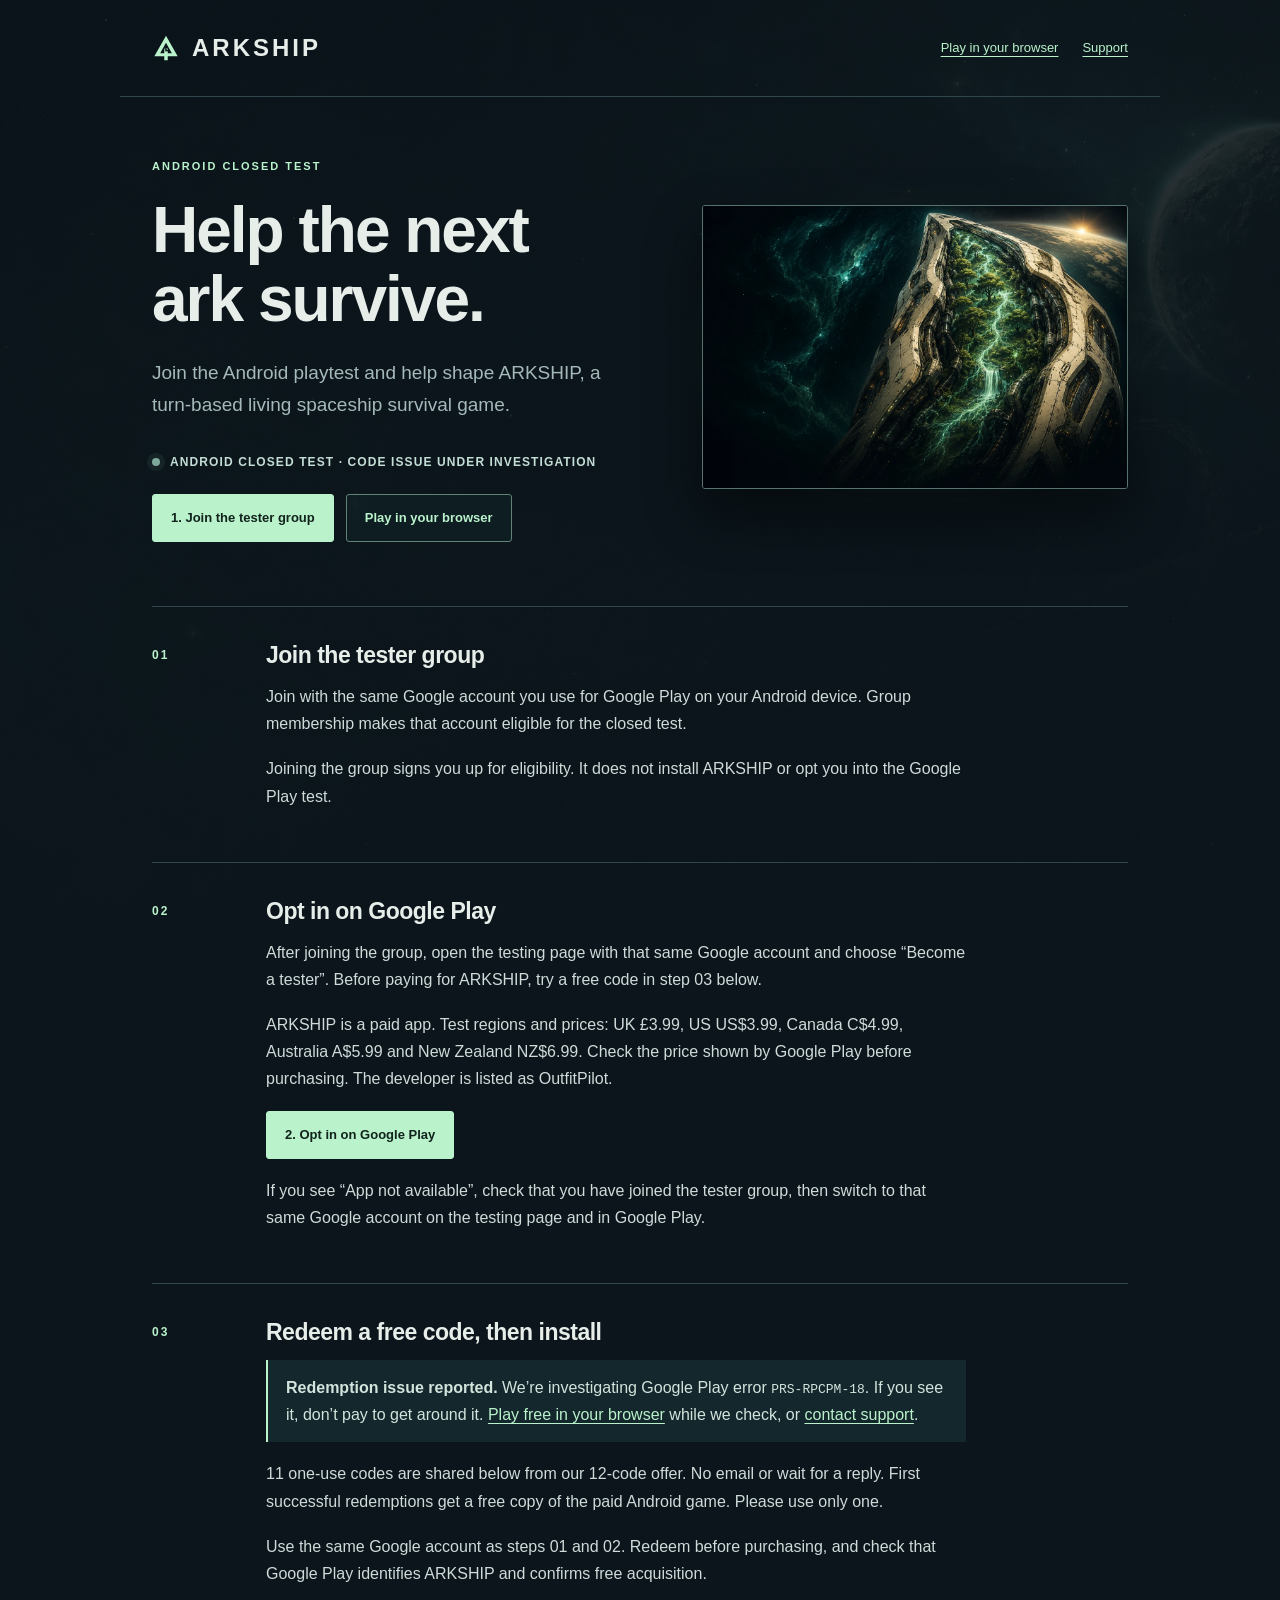
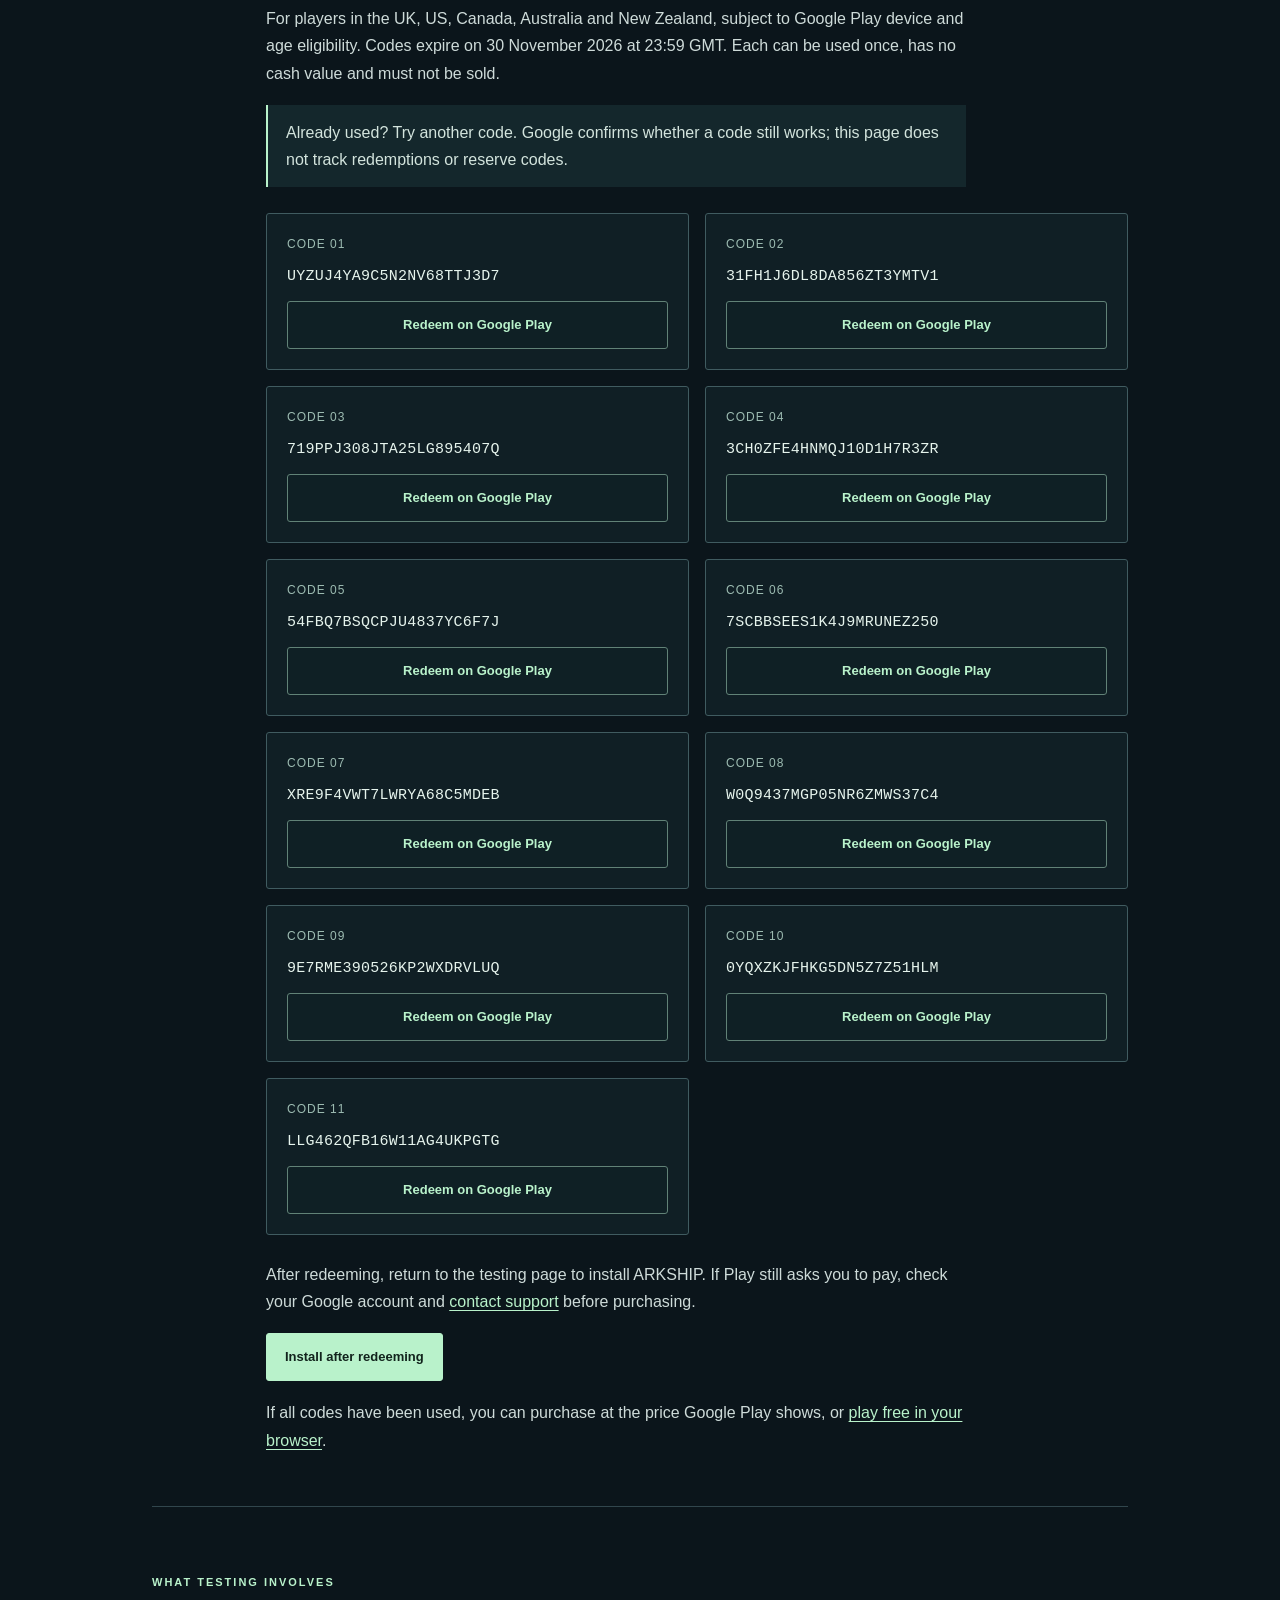
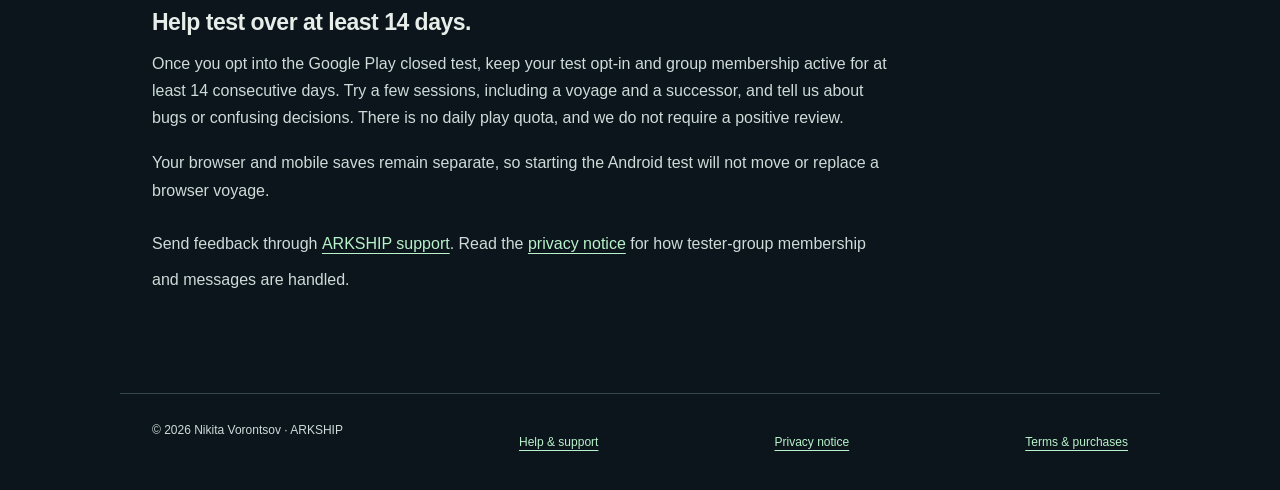
==== commit bbdcca6f: "Explain the reported Google Play redemption issue" ====
--- a/android-playtest.html
+++ b/android-playtest.html
@@ -33,7 +33,7 @@
         <span class="eyebrow">Android closed test</span>
         <h1 id="playtest-title">Help the next ark survive.</h1>
         <p class="lead">Join the Android playtest and help shape ARKSHIP, a turn-based living spaceship survival game.</p>
-        <p class="playtest-status"><span aria-hidden="true"></span>Paid Android closed test · Free codes below</p>
+        <p class="playtest-status"><span aria-hidden="true"></span>Android closed test · Code issue under investigation</p>
         <div class="playtest-actions">
           <a class="primary-action" href="https://groups.google.com/g/arkship-closed-testers/about">1. Join the tester group</a>
           <a class="secondary-action" href="./">Play in your browser</a>
@@ -67,6 +67,7 @@
         <span class="step-number" aria-hidden="true">03</span>
         <div>
           <h2>Redeem a free code, then install</h2>
+          <p class="code-note" id="redemption-issue"><strong>Redemption issue reported.</strong> We’re investigating Google Play error <code>PRS-RPCPM-18</code>. If you see it, don’t pay to get around it. <a href="./">Play free in your browser</a> while we check, or <a href="support.html">contact support</a>.</p>
           <p>11 one-use codes are shared below from our 12-code offer. No email or wait for a reply. First successful redemptions get a free copy of the paid Android game. Please use only one.</p>
           <p>Use the same Google account as steps 01 and 02. Redeem before purchasing, and check that Google Play identifies ARKSHIP and confirms free acquisition.</p>
           <p>For players in the UK, US, Canada, Australia and New Zealand, subject to Google Play device and age eligibility. Codes expire on <time datetime="2026-11-30T23:59:00Z">30 November 2026 at 23:59 GMT</time>. Each can be used once, has no cash value and must not be sold.</p>
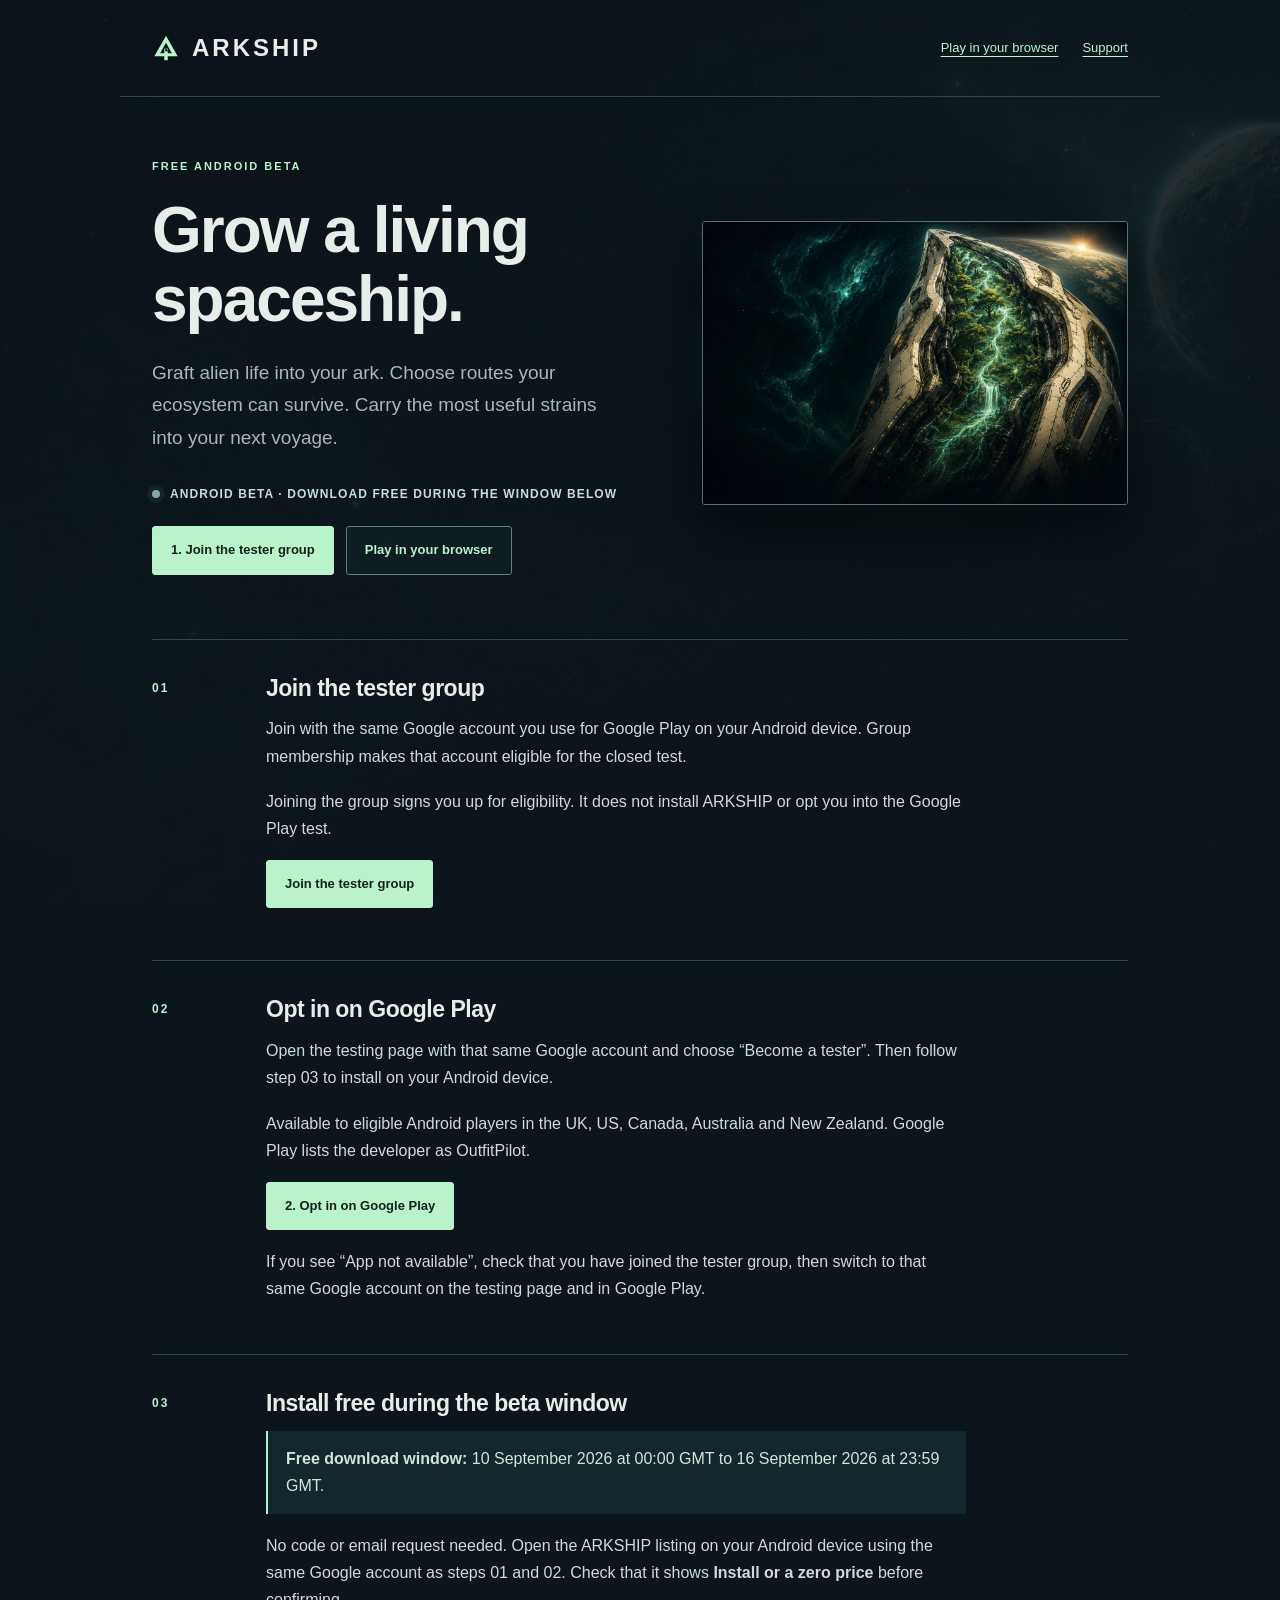
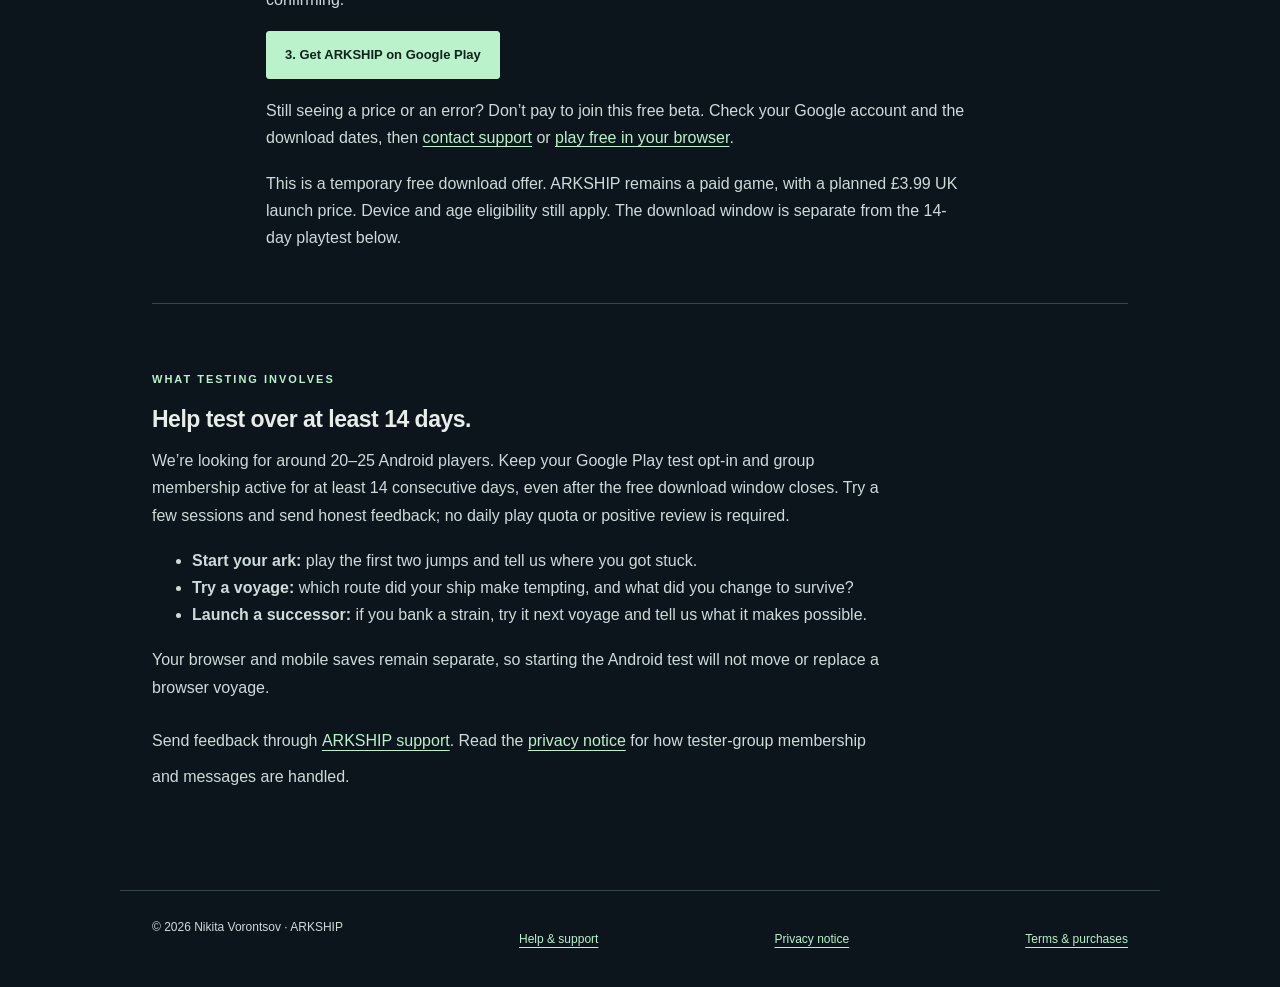
==== commit 7c9cfc32: "Open the free Android beta installation route" ====
--- a/android-playtest.html
+++ b/android-playtest.html
@@ -4,21 +4,21 @@
   <meta charset="utf-8">
   <meta name="viewport" content="width=device-width, initial-scale=1, viewport-fit=cover">
   <meta name="theme-color" content="#0b151b">
-  <title>ARKSHIP Android playtest · Join the closed test</title>
-  <meta name="description" content="Join ARKSHIP’s Android closed test. Choose a public one-use code and redeem on Google Play for a free copy while codes work. No email or wait for a reply.">
+  <title>ARKSHIP free Android beta · Grow a living spaceship</title>
+  <meta name="description" content="Grow a living spaceship. Join ARKSHIP’s free Android beta during the download window, play a few voyages and help shape the game.">
   <link rel="canonical" href="https://jamiecole.page/arkship/android-playtest.html">
   <meta property="og:type" content="website">
   <meta property="og:site_name" content="ARKSHIP">
-  <meta property="og:title" content="ARKSHIP Android playtest · Help the next ark survive">
-  <meta property="og:description" content="Join ARKSHIP’s Android closed test. Choose a public one-use code and redeem on Google Play for a free copy while codes work. No email or wait for a reply.">
+  <meta property="og:title" content="ARKSHIP free Android beta · Grow a living spaceship">
+  <meta property="og:description" content="Grow a living spaceship. Join ARKSHIP’s free Android beta during the download window, play a few voyages and help shape the game.">
   <meta property="og:url" content="https://jamiecole.page/arkship/android-playtest.html">
   <meta property="og:image" content="https://jamiecole.page/arkship/assets/share-card.webp">
   <meta property="og:image:width" content="1200">
   <meta property="og:image:height" content="630">
   <meta property="og:image:alt" content="ARKSHIP: a living spaceship carrying a glowing ecosystem towards a distant refuge.">
   <meta name="twitter:card" content="summary_large_image">
-  <meta name="twitter:title" content="ARKSHIP Android playtest · Help the next ark survive">
-  <meta name="twitter:description" content="Join ARKSHIP’s Android closed test. Choose a public one-use code and redeem on Google Play for a free copy while codes work. No email or wait for a reply.">
+  <meta name="twitter:title" content="ARKSHIP free Android beta · Grow a living spaceship">
+  <meta name="twitter:description" content="Grow a living spaceship. Join ARKSHIP’s free Android beta during the download window, play a few voyages and help shape the game.">
   <meta name="twitter:image" content="https://jamiecole.page/arkship/assets/share-card.webp">
   <meta name="twitter:image:alt" content="ARKSHIP: a living spaceship carrying a glowing ecosystem towards a distant refuge.">
   <link rel="icon" href="assets/mark.svg" type="image/svg+xml">
@@ -30,10 +30,10 @@
   <main>
     <section class="playtest-hero" aria-labelledby="playtest-title">
       <div class="playtest-copy">
-        <span class="eyebrow">Android closed test</span>
-        <h1 id="playtest-title">Help the next ark survive.</h1>
-        <p class="lead">Join the Android playtest and help shape ARKSHIP, a turn-based living spaceship survival game.</p>
-        <p class="playtest-status"><span aria-hidden="true"></span>Android closed test · Code issue under investigation</p>
+        <span class="eyebrow">Free Android beta</span>
+        <h1 id="playtest-title">Grow a living spaceship.</h1>
+        <p class="lead">Graft alien life into your ark. Choose routes your ecosystem can survive. Carry the most useful strains into your next voyage.</p>
+        <p class="playtest-status"><span aria-hidden="true"></span>Android beta · Download free during the window below</p>
         <div class="playtest-actions">
           <a class="primary-action" href="https://groups.google.com/g/arkship-closed-testers/about">1. Join the tester group</a>
           <a class="secondary-action" href="./">Play in your browser</a>
@@ -44,50 +44,35 @@
       </figure>
     </section>
 
-    <section class="tester-steps" aria-label="How to join the Android playtest">
+    <section class="tester-steps" id="request-code" aria-label="How to join the Android playtest">
       <div class="tester-step">
         <span class="step-number" aria-hidden="true">01</span>
         <div>
           <h2>Join the tester group</h2>
           <p>Join with the same Google account you use for Google Play on your Android device. Group membership makes that account eligible for the closed test.</p>
           <p>Joining the group signs you up for eligibility. It does not install ARKSHIP or opt you into the Google Play test.</p>
+          <p><a class="primary-action" href="https://groups.google.com/g/arkship-closed-testers/about">Join the tester group</a></p>
         </div>
       </div>
       <div class="tester-step">
         <span class="step-number" aria-hidden="true">02</span>
         <div>
           <h2>Opt in on Google Play</h2>
-          <p>After joining the group, open the testing page with that same Google account and choose “Become a tester”. Before paying for ARKSHIP, try a free code in step 03 below.</p>
-          <p>ARKSHIP is a paid app. Test regions and prices: UK £3.99, US US$3.99, Canada C$4.99, Australia A$5.99 and New Zealand NZ$6.99. Check the price shown by Google Play before purchasing. The developer is listed as OutfitPilot.</p>
+          <p>Open the testing page with that same Google account and choose “Become a tester”. Then follow step 03 to install on your Android device.</p>
+          <p>Available to eligible Android players in the UK, US, Canada, Australia and New Zealand. Google Play lists the developer as OutfitPilot.</p>
           <p><a class="primary-action" href="https://play.google.com/apps/testing/page.jamiecole.arkship">2. Opt in on Google Play</a></p>
           <p>If you see “App not available”, check that you have joined the tester group, then switch to that same Google account on the testing page and in Google Play.</p>
         </div>
       </div>
-      <div class="tester-step" id="request-code">
+      <div class="tester-step">
         <span class="step-number" aria-hidden="true">03</span>
         <div>
-          <h2>Redeem a free code, then install</h2>
-          <p class="code-note" id="redemption-issue"><strong>Redemption issue reported.</strong> We’re investigating Google Play error <code>PRS-RPCPM-18</code>. If you see it, don’t pay to get around it. <a href="./">Play free in your browser</a> while we check, or <a href="support.html">contact support</a>.</p>
-          <p>11 one-use codes are shared below from our 12-code offer. No email or wait for a reply. First successful redemptions get a free copy of the paid Android game. Please use only one.</p>
-          <p>Use the same Google account as steps 01 and 02. Redeem before purchasing, and check that Google Play identifies ARKSHIP and confirms free acquisition.</p>
-          <p>For players in the UK, US, Canada, Australia and New Zealand, subject to Google Play device and age eligibility. Codes expire on <time datetime="2026-11-30T23:59:00Z">30 November 2026 at 23:59 GMT</time>. Each can be used once, has no cash value and must not be sold.</p>
-          <p class="code-note">Already used? Try another code. Google confirms whether a code still works; this page does not track redemptions or reserve codes.</p>
-          <ol class="code-list" aria-label="Public one-use Google Play codes">
-            <li><span class="code-label">Code 01</span><code>UYZUJ4YA9C5N2NV68TTJ3D7</code><a class="secondary-action" href="https://play.google.com/redeem?code=UYZUJ4YA9C5N2NV68TTJ3D7" aria-label="Redeem code 1 on Google Play">Redeem on Google Play</a></li>
-            <li><span class="code-label">Code 02</span><code>31FH1J6DL8DA856ZT3YMTV1</code><a class="secondary-action" href="https://play.google.com/redeem?code=31FH1J6DL8DA856ZT3YMTV1" aria-label="Redeem code 2 on Google Play">Redeem on Google Play</a></li>
-            <li><span class="code-label">Code 03</span><code>719PPJ308JTA25LG895407Q</code><a class="secondary-action" href="https://play.google.com/redeem?code=719PPJ308JTA25LG895407Q" aria-label="Redeem code 3 on Google Play">Redeem on Google Play</a></li>
-            <li><span class="code-label">Code 04</span><code>3CH0ZFE4HNMQJ10D1H7R3ZR</code><a class="secondary-action" href="https://play.google.com/redeem?code=3CH0ZFE4HNMQJ10D1H7R3ZR" aria-label="Redeem code 4 on Google Play">Redeem on Google Play</a></li>
-            <li><span class="code-label">Code 05</span><code>54FBQ7BSQCPJU4837YC6F7J</code><a class="secondary-action" href="https://play.google.com/redeem?code=54FBQ7BSQCPJU4837YC6F7J" aria-label="Redeem code 5 on Google Play">Redeem on Google Play</a></li>
-            <li><span class="code-label">Code 06</span><code>7SCBBSEES1K4J9MRUNEZ250</code><a class="secondary-action" href="https://play.google.com/redeem?code=7SCBBSEES1K4J9MRUNEZ250" aria-label="Redeem code 6 on Google Play">Redeem on Google Play</a></li>
-            <li><span class="code-label">Code 07</span><code>XRE9F4VWT7LWRYA68C5MDEB</code><a class="secondary-action" href="https://play.google.com/redeem?code=XRE9F4VWT7LWRYA68C5MDEB" aria-label="Redeem code 7 on Google Play">Redeem on Google Play</a></li>
-            <li><span class="code-label">Code 08</span><code>W0Q9437MGP05NR6ZMWS37C4</code><a class="secondary-action" href="https://play.google.com/redeem?code=W0Q9437MGP05NR6ZMWS37C4" aria-label="Redeem code 8 on Google Play">Redeem on Google Play</a></li>
-            <li><span class="code-label">Code 09</span><code>9E7RME390526KP2WXDRVLUQ</code><a class="secondary-action" href="https://play.google.com/redeem?code=9E7RME390526KP2WXDRVLUQ" aria-label="Redeem code 9 on Google Play">Redeem on Google Play</a></li>
-            <li><span class="code-label">Code 10</span><code>0YQXZKJFHKG5DN5Z7Z51HLM</code><a class="secondary-action" href="https://play.google.com/redeem?code=0YQXZKJFHKG5DN5Z7Z51HLM" aria-label="Redeem code 10 on Google Play">Redeem on Google Play</a></li>
-            <li><span class="code-label">Code 11</span><code>LLG462QFB16W11AG4UKPGTG</code><a class="secondary-action" href="https://play.google.com/redeem?code=LLG462QFB16W11AG4UKPGTG" aria-label="Redeem code 11 on Google Play">Redeem on Google Play</a></li>
-          </ol>
-          <p>After redeeming, return to the testing page to install ARKSHIP. If Play still asks you to pay, check your Google account and <a href="support.html">contact support</a> before purchasing.</p>
-          <p><a class="primary-action" href="https://play.google.com/apps/testing/page.jamiecole.arkship">Install after redeeming</a></p>
-          <p>If all codes have been used, you can purchase at the price Google Play shows, or <a href="./">play free in your browser</a>.</p>
+          <h2>Install free during the beta window</h2>
+          <p class="code-note"><strong>Free download window:</strong> <time datetime="2026-09-10T00:00:00Z">10 September 2026 at 00:00 GMT</time> to <time datetime="2026-09-16T23:59:00Z">16 September 2026 at 23:59 GMT</time>.</p>
+          <p>No code or email request needed. Open the ARKSHIP listing on your Android device using the same Google account as steps 01 and 02. Check that it shows <strong>Install or a zero price</strong> before confirming.</p>
+          <p><a class="primary-action" href="https://play.google.com/store/apps/details?id=page.jamiecole.arkship">3. Get ARKSHIP on Google Play</a></p>
+          <p id="redemption-issue">Still seeing a price or an error? Don’t pay to join this free beta. Check your Google account and the download dates, then <a href="support.html">contact support</a> or <a href="./">play free in your browser</a>.</p>
+          <p>This is a temporary free download offer. ARKSHIP remains a paid game, with a planned £3.99 UK launch price. Device and age eligibility still apply. The download window is separate from the 14-day playtest below.</p>
         </div>
       </div>
     </section>
@@ -95,7 +80,12 @@
     <section class="tester-commitment" aria-labelledby="commitment-title">
       <span class="eyebrow">What testing involves</span>
       <h2 id="commitment-title">Help test over at least 14 days.</h2>
-      <p>Once you opt into the Google Play closed test, keep your test opt-in and group membership active for at least 14 consecutive days. Try a few sessions, including a voyage and a successor, and tell us about bugs or confusing decisions. There is no daily play quota, and we do not require a positive review.</p>
+      <p>We’re looking for around 20–25 Android players. Keep your Google Play test opt-in and group membership active for at least 14 consecutive days, even after the free download window closes. Try a few sessions and send honest feedback; no daily play quota or positive review is required.</p>
+      <ul>
+        <li><strong>Start your ark:</strong> play the first two jumps and tell us where you got stuck.</li>
+        <li><strong>Try a voyage:</strong> which route did your ship make tempting, and what did you change to survive?</li>
+        <li><strong>Launch a successor:</strong> if you bank a strain, try it next voyage and tell us what it makes possible.</li>
+      </ul>
       <p>Your browser and mobile saves remain separate, so starting the Android test will not move or replace a browser voyage.</p>
       <p>Send feedback through <a href="support.html">ARKSHIP support</a>. Read the <a href="privacy.html">privacy notice</a> for how tester-group membership and messages are handled.</p>
     </section>
